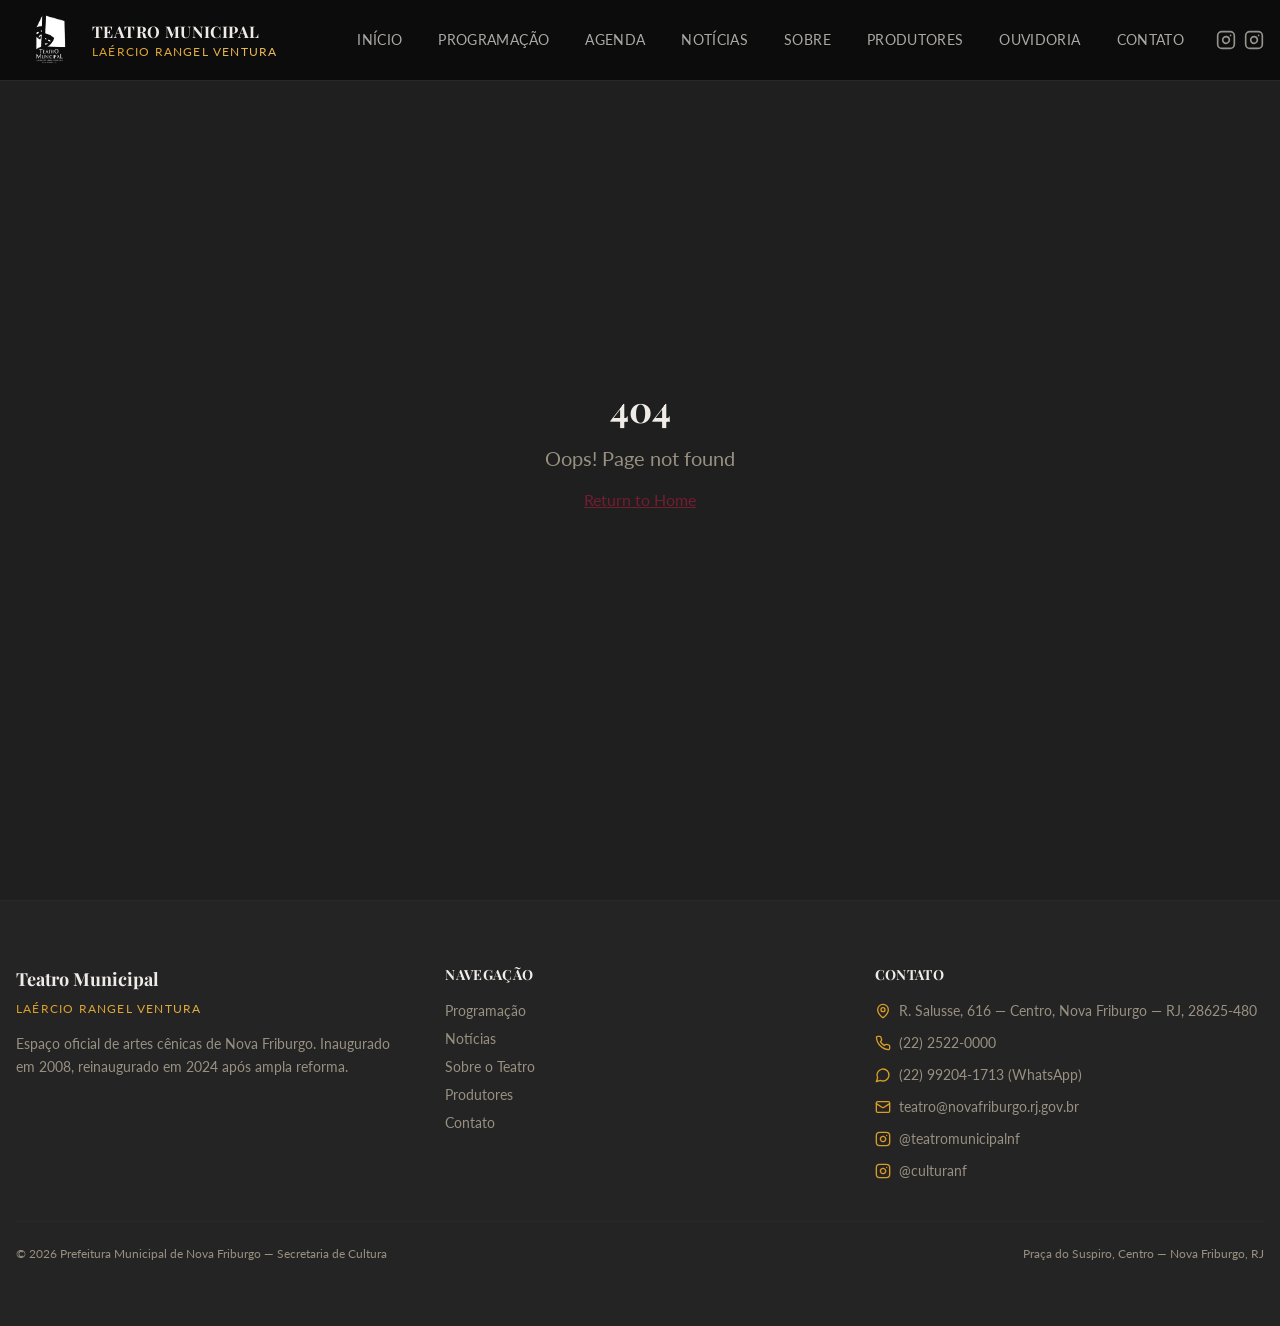
==== index.html @ 8c2848f1 "Publicação do site Teatro Municipal Nova Friburgo" ====
<!DOCTYPE html>
<html lang="pt-BR">
  <head>
    <meta charset="UTF-8" />
    <link rel="icon" type="image/png" href="/favicon.png">
    <meta name="viewport" content="width=device-width, initial-scale=1.0" />
    <title>Teatro Municipal Laércio Rangel Ventura — Nova Friburgo, RJ</title>
    <meta name="description" content="Programação cultural e espetáculos no Teatro Municipal Laércio Rangel Ventura em Nova Friburgo, RJ. Confira a agenda de teatro, música, dança e muito mais.">
    <meta name="keywords" content="Teatro em Nova Friburgo, Programação cultural Nova Friburgo, Espetáculos em Nova Friburgo, Teatro Municipal Laércio Rangel Ventura" />
    
    
    <meta property="og:type" content="website" />
    <link rel="canonical" href="https://teatromunicipalnf.com.br" />
    <meta property="og:title" content="Teatro Municipal Laércio Rangel Ventura — Nova Friburgo, RJ">
  <meta name="twitter:title" content="Teatro Municipal Laércio Rangel Ventura — Nova Friburgo, RJ">
  <meta property="og:description" content="Programação cultural e espetáculos no Teatro Municipal Laércio Rangel Ventura em Nova Friburgo, RJ. Confira a agenda de teatro, música, dança e muito mais.">
  <meta name="twitter:description" content="Programação cultural e espetáculos no Teatro Municipal Laércio Rangel Ventura em Nova Friburgo, RJ. Confira a agenda de teatro, música, dança e muito mais.">
  <meta property="og:image" content="https://pub-bb2e103a32db4e198524a2e9ed8f35b4.r2.dev/99a0b2d2-9b3d-484f-979d-46c9116d9fc3/id-preview-4eed618d--32f3991a-8be5-423e-a715-2cf84d877a4e.lovable.app-1772292328197.png">
  <meta name="twitter:image" content="https://pub-bb2e103a32db4e198524a2e9ed8f35b4.r2.dev/99a0b2d2-9b3d-484f-979d-46c9116d9fc3/id-preview-4eed618d--32f3991a-8be5-423e-a715-2cf84d877a4e.lovable.app-1772292328197.png">
  <meta name="twitter:card" content="summary_large_image">
  <script type="module" crossorigin src="/assets/index-BcDX2Fb7.js"></script>
  <link rel="stylesheet" crossorigin href="/assets/index-Duj_apHr.css">
</head>
  <body>
    <div id="root"></div>
  </body>
</html>
---- assets/index-Duj_apHr.css ----
@import"https://fonts.googleapis.com/css2?family=Playfair+Display:ital,wght@0,400;0,500;0,600;0,700;0,800;1,400;1,500&family=Lato:wght@300;400;700;900&display=swap";*,:before,:after{--tw-border-spacing-x: 0;--tw-border-spacing-y: 0;--tw-translate-x: 0;--tw-translate-y: 0;--tw-rotate: 0;--tw-skew-x: 0;--tw-skew-y: 0;--tw-scale-x: 1;--tw-scale-y: 1;--tw-pan-x: ;--tw-pan-y: ;--tw-pinch-zoom: ;--tw-scroll-snap-strictness: proximity;--tw-gradient-from-position: ;--tw-gradient-via-position: ;--tw-gradient-to-position: ;--tw-ordinal: ;--tw-slashed-zero: ;--tw-numeric-figure: ;--tw-numeric-spacing: ;--tw-numeric-fraction: ;--tw-ring-inset: ;--tw-ring-offset-width: 0px;--tw-ring-offset-color: #fff;--tw-ring-color: rgb(59 130 246 / .5);--tw-ring-offset-shadow: 0 0 #0000;--tw-ring-shadow: 0 0 #0000;--tw-shadow: 0 0 #0000;--tw-shadow-colored: 0 0 #0000;--tw-blur: ;--tw-brightness: ;--tw-contrast: ;--tw-grayscale: ;--tw-hue-rotate: ;--tw-invert: ;--tw-saturate: ;--tw-sepia: ;--tw-drop-shadow: ;--tw-backdrop-blur: ;--tw-backdrop-brightness: ;--tw-backdrop-contrast: ;--tw-backdrop-grayscale: ;--tw-backdrop-hue-rotate: ;--tw-backdrop-invert: ;--tw-backdrop-opacity: ;--tw-backdrop-saturate: ;--tw-backdrop-sepia: ;--tw-contain-size: ;--tw-contain-layout: ;--tw-contain-paint: ;--tw-contain-style: }::backdrop{--tw-border-spacing-x: 0;--tw-border-spacing-y: 0;--tw-translate-x: 0;--tw-translate-y: 0;--tw-rotate: 0;--tw-skew-x: 0;--tw-skew-y: 0;--tw-scale-x: 1;--tw-scale-y: 1;--tw-pan-x: ;--tw-pan-y: ;--tw-pinch-zoom: ;--tw-scroll-snap-strictness: proximity;--tw-gradient-from-position: ;--tw-gradient-via-position: ;--tw-gradient-to-position: ;--tw-ordinal: ;--tw-slashed-zero: ;--tw-numeric-figure: ;--tw-numeric-spacing: ;--tw-numeric-fraction: ;--tw-ring-inset: ;--tw-ring-offset-width: 0px;--tw-ring-offset-color: #fff;--tw-ring-color: rgb(59 130 246 / .5);--tw-ring-offset-shadow: 0 0 #0000;--tw-ring-shadow: 0 0 #0000;--tw-shadow: 0 0 #0000;--tw-shadow-colored: 0 0 #0000;--tw-blur: ;--tw-brightness: ;--tw-contrast: ;--tw-grayscale: ;--tw-hue-rotate: ;--tw-invert: ;--tw-saturate: ;--tw-sepia: ;--tw-drop-shadow: ;--tw-backdrop-blur: ;--tw-backdrop-brightness: ;--tw-backdrop-contrast: ;--tw-backdrop-grayscale: ;--tw-backdrop-hue-rotate: ;--tw-backdrop-invert: ;--tw-backdrop-opacity: ;--tw-backdrop-saturate: ;--tw-backdrop-sepia: ;--tw-contain-size: ;--tw-contain-layout: ;--tw-contain-paint: ;--tw-contain-style: }*,:before,:after{box-sizing:border-box;border-width:0;border-style:solid;border-color:#e5e7eb}:before,:after{--tw-content: ""}html,:host{line-height:1.5;-webkit-text-size-adjust:100%;-moz-tab-size:4;-o-tab-size:4;tab-size:4;font-family:ui-sans-serif,system-ui,sans-serif,"Apple Color Emoji","Segoe UI Emoji",Segoe UI Symbol,"Noto Color Emoji";font-feature-settings:normal;font-variation-settings:normal;-webkit-tap-highlight-color:transparent}body{margin:0;line-height:inherit}hr{height:0;color:inherit;border-top-width:1px}abbr:where([title]){-webkit-text-decoration:underline dotted;text-decoration:underline dotted}h1,h2,h3,h4,h5,h6{font-size:inherit;font-weight:inherit}a{color:inherit;text-decoration:inherit}b,strong{font-weight:bolder}code,kbd,samp,pre{font-family:ui-monospace,SFMono-Regular,Menlo,Monaco,Consolas,Liberation Mono,Courier New,monospace;font-feature-settings:normal;font-variation-settings:normal;font-size:1em}small{font-size:80%}sub,sup{font-size:75%;line-height:0;position:relative;vertical-align:baseline}sub{bottom:-.25em}sup{top:-.5em}table{text-indent:0;border-color:inherit;border-collapse:collapse}button,input,optgroup,select,textarea{font-family:inherit;font-feature-settings:inherit;font-variation-settings:inherit;font-size:100%;font-weight:inherit;line-height:inherit;letter-spacing:inherit;color:inherit;margin:0;padding:0}button,select{text-transform:none}button,input:where([type=button]),input:where([type=reset]),input:where([type=submit]){-webkit-appearance:button;background-color:transparent;background-image:none}:-moz-focusring{outline:auto}:-moz-ui-invalid{box-shadow:none}progress{vertical-align:baseline}::-webkit-inner-spin-button,::-webkit-outer-spin-button{height:auto}[type=search]{-webkit-appearance:textfield;outline-offset:-2px}::-webkit-search-decoration{-webkit-appearance:none}::-webkit-file-upload-button{-webkit-appearance:button;font:inherit}summary{display:list-item}blockquote,dl,dd,h1,h2,h3,h4,h5,h6,hr,figure,p,pre{margin:0}fieldset{margin:0;padding:0}legend{padding:0}ol,ul,menu{list-style:none;margin:0;padding:0}dialog{padding:0}textarea{resize:vertical}input::-moz-placeholder,textarea::-moz-placeholder{opacity:1;color:#9ca3af}input::placeholder,textarea::placeholder{opacity:1;color:#9ca3af}button,[role=button]{cursor:pointer}:disabled{cursor:default}img,svg,video,canvas,audio,iframe,embed,object{display:block;vertical-align:middle}img,video{max-width:100%;height:auto}[hidden]:where(:not([hidden=until-found])){display:none}:root{--background: 0 0% 4%;--foreground: 40 20% 92%;--card: 0 0% 8%;--card-foreground: 40 20% 92%;--popover: 0 0% 8%;--popover-foreground: 40 20% 92%;--primary: 345 60% 28%;--primary-foreground: 40 20% 95%;--secondary: 0 0% 14%;--secondary-foreground: 40 20% 85%;--muted: 0 0% 12%;--muted-foreground: 40 10% 55%;--accent: 40 70% 50%;--accent-foreground: 0 0% 4%;--destructive: 0 84.2% 60.2%;--destructive-foreground: 210 40% 98%;--border: 0 0% 16%;--input: 0 0% 16%;--ring: 40 70% 50%;--radius: .375rem;--wine: 345 60% 28%;--wine-light: 345 50% 40%;--gold: 40 70% 50%;--gold-light: 40 80% 65%;--cream: 40 20% 92%;--sidebar-background: 0 0% 6%;--sidebar-foreground: 40 20% 92%;--sidebar-primary: 345 60% 28%;--sidebar-primary-foreground: 40 20% 95%;--sidebar-accent: 0 0% 12%;--sidebar-accent-foreground: 40 20% 92%;--sidebar-border: 0 0% 16%;--sidebar-ring: 40 70% 50%}*{border-color:hsl(var(--border))}body{background-color:hsl(var(--background));color:hsl(var(--foreground));font-family:Lato,sans-serif}h1,h2,h3,h4,h5,h6{font-family:Playfair Display,serif}.container{width:100%;margin-right:auto;margin-left:auto;padding-right:2rem;padding-left:2rem}@media (min-width: 1400px){.container{max-width:1400px}}.sr-only{position:absolute;width:1px;height:1px;padding:0;margin:-1px;overflow:hidden;clip:rect(0,0,0,0);white-space:nowrap;border-width:0}.pointer-events-none{pointer-events:none}.pointer-events-auto{pointer-events:auto}.visible{visibility:visible}.invisible{visibility:hidden}.fixed{position:fixed}.absolute{position:absolute}.relative{position:relative}.sticky{position:sticky}.inset-0{top:0;right:0;bottom:0;left:0}.inset-x-0{left:0;right:0}.inset-y-0{top:0;bottom:0}.-bottom-12{bottom:-3rem}.-left-12{left:-3rem}.-right-12{right:-3rem}.-top-12{top:-3rem}.bottom-0{bottom:0}.left-0{left:0}.left-1{left:.25rem}.left-1\/2{left:50%}.left-2{left:.5rem}.left-3{left:.75rem}.left-\[50\%\]{left:50%}.right-0{right:0}.right-1{right:.25rem}.right-2{right:.5rem}.right-3{right:.75rem}.right-4{right:1rem}.top-0{top:0}.top-1\.5{top:.375rem}.top-1\/2{top:50%}.top-16{top:4rem}.top-2{top:.5rem}.top-3{top:.75rem}.top-3\.5{top:.875rem}.top-4{top:1rem}.top-\[1px\]{top:1px}.top-\[50\%\]{top:50%}.top-\[60\%\]{top:60%}.top-full{top:100%}.z-10{z-index:10}.z-20{z-index:20}.z-50{z-index:50}.z-\[100\]{z-index:100}.z-\[1\]{z-index:1}.-mx-1{margin-left:-.25rem;margin-right:-.25rem}.mx-2{margin-left:.5rem;margin-right:.5rem}.mx-3\.5{margin-left:.875rem;margin-right:.875rem}.mx-auto{margin-left:auto;margin-right:auto}.my-0\.5{margin-top:.125rem;margin-bottom:.125rem}.my-1{margin-top:.25rem;margin-bottom:.25rem}.-ml-4{margin-left:-1rem}.-mt-4{margin-top:-1rem}.mb-1{margin-bottom:.25rem}.mb-1\.5{margin-bottom:.375rem}.mb-10{margin-bottom:2.5rem}.mb-2{margin-bottom:.5rem}.mb-3{margin-bottom:.75rem}.mb-4{margin-bottom:1rem}.mb-6{margin-bottom:1.5rem}.mb-8{margin-bottom:2rem}.ml-1{margin-left:.25rem}.ml-3{margin-left:.75rem}.ml-auto{margin-left:auto}.mr-1{margin-right:.25rem}.mr-2{margin-right:.5rem}.mt-0\.5{margin-top:.125rem}.mt-1\.5{margin-top:.375rem}.mt-10{margin-top:2.5rem}.mt-2{margin-top:.5rem}.mt-24{margin-top:6rem}.mt-3{margin-top:.75rem}.mt-4{margin-top:1rem}.mt-6{margin-top:1.5rem}.mt-8{margin-top:2rem}.mt-auto{margin-top:auto}.line-clamp-2{overflow:hidden;display:-webkit-box;-webkit-box-orient:vertical;-webkit-line-clamp:2}.block{display:block}.inline-block{display:inline-block}.flex{display:flex}.inline-flex{display:inline-flex}.table{display:table}.grid{display:grid}.hidden{display:none}.aspect-\[21\/9\]{aspect-ratio:21/9}.aspect-\[4\/3\]{aspect-ratio:4/3}.aspect-square{aspect-ratio:1 / 1}.aspect-video{aspect-ratio:16 / 9}.size-4{width:1rem;height:1rem}.h-1\.5{height:.375rem}.h-10{height:2.5rem}.h-11{height:2.75rem}.h-12{height:3rem}.h-16{height:4rem}.h-2{height:.5rem}.h-2\.5{height:.625rem}.h-3{height:.75rem}.h-3\.5{height:.875rem}.h-4{height:1rem}.h-40{height:10rem}.h-48{height:12rem}.h-5{height:1.25rem}.h-6{height:1.5rem}.h-7{height:1.75rem}.h-8{height:2rem}.h-9{height:2.25rem}.h-\[1px\]{height:1px}.h-\[85vh\]{height:85vh}.h-\[var\(--radix-navigation-menu-viewport-height\)\]{height:var(--radix-navigation-menu-viewport-height)}.h-\[var\(--radix-select-trigger-height\)\]{height:var(--radix-select-trigger-height)}.h-auto{height:auto}.h-full{height:100%}.h-px{height:1px}.h-svh{height:100svh}.max-h-96{max-height:24rem}.max-h-\[300px\]{max-height:300px}.max-h-screen{max-height:100vh}.min-h-0{min-height:0px}.min-h-\[600px\]{min-height:600px}.min-h-\[80px\]{min-height:80px}.min-h-screen{min-height:100vh}.min-h-svh{min-height:100svh}.w-0{width:0px}.w-1{width:.25rem}.w-10{width:2.5rem}.w-11{width:2.75rem}.w-2{width:.5rem}.w-2\.5{width:.625rem}.w-3{width:.75rem}.w-3\.5{width:.875rem}.w-3\/4{width:75%}.w-4{width:1rem}.w-5{width:1.25rem}.w-64{width:16rem}.w-7{width:1.75rem}.w-72{width:18rem}.w-8{width:2rem}.w-9{width:2.25rem}.w-\[--sidebar-width\]{width:var(--sidebar-width)}.w-\[100px\]{width:100px}.w-\[1px\]{width:1px}.w-auto{width:auto}.w-full{width:100%}.w-max{width:-moz-max-content;width:max-content}.w-px{width:1px}.min-w-0{min-width:0px}.min-w-5{min-width:1.25rem}.min-w-\[12rem\]{min-width:12rem}.min-w-\[8rem\]{min-width:8rem}.min-w-\[var\(--radix-select-trigger-width\)\]{min-width:var(--radix-select-trigger-width)}.max-w-2xl{max-width:42rem}.max-w-3xl{max-width:48rem}.max-w-4xl{max-width:56rem}.max-w-5xl{max-width:64rem}.max-w-\[--skeleton-width\]{max-width:var(--skeleton-width)}.max-w-lg{max-width:32rem}.max-w-max{max-width:-moz-max-content;max-width:max-content}.max-w-md{max-width:28rem}.max-w-none{max-width:none}.max-w-xl{max-width:36rem}.flex-1{flex:1 1 0%}.shrink-0{flex-shrink:0}.grow{flex-grow:1}.grow-0{flex-grow:0}.basis-full{flex-basis:100%}.caption-bottom{caption-side:bottom}.border-collapse{border-collapse:collapse}.-translate-x-1\/2{--tw-translate-x: -50%;transform:translate(var(--tw-translate-x),var(--tw-translate-y)) rotate(var(--tw-rotate)) skew(var(--tw-skew-x)) skewY(var(--tw-skew-y)) scaleX(var(--tw-scale-x)) scaleY(var(--tw-scale-y))}.-translate-x-px{--tw-translate-x: -1px;transform:translate(var(--tw-translate-x),var(--tw-translate-y)) rotate(var(--tw-rotate)) skew(var(--tw-skew-x)) skewY(var(--tw-skew-y)) scaleX(var(--tw-scale-x)) scaleY(var(--tw-scale-y))}.-translate-y-1\/2{--tw-translate-y: -50%;transform:translate(var(--tw-translate-x),var(--tw-translate-y)) rotate(var(--tw-rotate)) skew(var(--tw-skew-x)) skewY(var(--tw-skew-y)) scaleX(var(--tw-scale-x)) scaleY(var(--tw-scale-y))}.translate-x-\[-50\%\]{--tw-translate-x: -50%;transform:translate(var(--tw-translate-x),var(--tw-translate-y)) rotate(var(--tw-rotate)) skew(var(--tw-skew-x)) skewY(var(--tw-skew-y)) scaleX(var(--tw-scale-x)) scaleY(var(--tw-scale-y))}.translate-x-px{--tw-translate-x: 1px;transform:translate(var(--tw-translate-x),var(--tw-translate-y)) rotate(var(--tw-rotate)) skew(var(--tw-skew-x)) skewY(var(--tw-skew-y)) scaleX(var(--tw-scale-x)) scaleY(var(--tw-scale-y))}.translate-y-\[-50\%\]{--tw-translate-y: -50%;transform:translate(var(--tw-translate-x),var(--tw-translate-y)) rotate(var(--tw-rotate)) skew(var(--tw-skew-x)) skewY(var(--tw-skew-y)) scaleX(var(--tw-scale-x)) scaleY(var(--tw-scale-y))}.rotate-45{--tw-rotate: 45deg;transform:translate(var(--tw-translate-x),var(--tw-translate-y)) rotate(var(--tw-rotate)) skew(var(--tw-skew-x)) skewY(var(--tw-skew-y)) scaleX(var(--tw-scale-x)) scaleY(var(--tw-scale-y))}.rotate-90{--tw-rotate: 90deg;transform:translate(var(--tw-translate-x),var(--tw-translate-y)) rotate(var(--tw-rotate)) skew(var(--tw-skew-x)) skewY(var(--tw-skew-y)) scaleX(var(--tw-scale-x)) scaleY(var(--tw-scale-y))}.transform{transform:translate(var(--tw-translate-x),var(--tw-translate-y)) rotate(var(--tw-rotate)) skew(var(--tw-skew-x)) skewY(var(--tw-skew-y)) scaleX(var(--tw-scale-x)) scaleY(var(--tw-scale-y))}@keyframes pulse{50%{opacity:.5}}.animate-pulse{animation:pulse 2s cubic-bezier(.4,0,.6,1) infinite}@keyframes spin{to{transform:rotate(360deg)}}.animate-spin{animation:spin 1s linear infinite}.cursor-default{cursor:default}.cursor-pointer{cursor:pointer}.touch-none{touch-action:none}.select-none{-webkit-user-select:none;-moz-user-select:none;user-select:none}.resize-none{resize:none}.list-inside{list-style-position:inside}.list-decimal{list-style-type:decimal}.list-none{list-style-type:none}.grid-cols-1{grid-template-columns:repeat(1,minmax(0,1fr))}.grid-cols-2{grid-template-columns:repeat(2,minmax(0,1fr))}.grid-cols-4{grid-template-columns:repeat(4,minmax(0,1fr))}.flex-row{flex-direction:row}.flex-col{flex-direction:column}.flex-col-reverse{flex-direction:column-reverse}.flex-wrap{flex-wrap:wrap}.items-start{align-items:flex-start}.items-end{align-items:flex-end}.items-center{align-items:center}.items-stretch{align-items:stretch}.justify-center{justify-content:center}.justify-between{justify-content:space-between}.gap-1{gap:.25rem}.gap-1\.5{gap:.375rem}.gap-10{gap:2.5rem}.gap-2{gap:.5rem}.gap-3{gap:.75rem}.gap-4{gap:1rem}.gap-6{gap:1.5rem}.space-x-1>:not([hidden])~:not([hidden]){--tw-space-x-reverse: 0;margin-right:calc(.25rem * var(--tw-space-x-reverse));margin-left:calc(.25rem * calc(1 - var(--tw-space-x-reverse)))}.space-x-4>:not([hidden])~:not([hidden]){--tw-space-x-reverse: 0;margin-right:calc(1rem * var(--tw-space-x-reverse));margin-left:calc(1rem * calc(1 - var(--tw-space-x-reverse)))}.space-y-1>:not([hidden])~:not([hidden]){--tw-space-y-reverse: 0;margin-top:calc(.25rem * calc(1 - var(--tw-space-y-reverse)));margin-bottom:calc(.25rem * var(--tw-space-y-reverse))}.space-y-1\.5>:not([hidden])~:not([hidden]){--tw-space-y-reverse: 0;margin-top:calc(.375rem * calc(1 - var(--tw-space-y-reverse)));margin-bottom:calc(.375rem * var(--tw-space-y-reverse))}.space-y-10>:not([hidden])~:not([hidden]){--tw-space-y-reverse: 0;margin-top:calc(2.5rem * calc(1 - var(--tw-space-y-reverse)));margin-bottom:calc(2.5rem * var(--tw-space-y-reverse))}.space-y-2>:not([hidden])~:not([hidden]){--tw-space-y-reverse: 0;margin-top:calc(.5rem * calc(1 - var(--tw-space-y-reverse)));margin-bottom:calc(.5rem * var(--tw-space-y-reverse))}.space-y-3>:not([hidden])~:not([hidden]){--tw-space-y-reverse: 0;margin-top:calc(.75rem * calc(1 - var(--tw-space-y-reverse)));margin-bottom:calc(.75rem * var(--tw-space-y-reverse))}.space-y-4>:not([hidden])~:not([hidden]){--tw-space-y-reverse: 0;margin-top:calc(1rem * calc(1 - var(--tw-space-y-reverse)));margin-bottom:calc(1rem * var(--tw-space-y-reverse))}.space-y-5>:not([hidden])~:not([hidden]){--tw-space-y-reverse: 0;margin-top:calc(1.25rem * calc(1 - var(--tw-space-y-reverse)));margin-bottom:calc(1.25rem * var(--tw-space-y-reverse))}.space-y-6>:not([hidden])~:not([hidden]){--tw-space-y-reverse: 0;margin-top:calc(1.5rem * calc(1 - var(--tw-space-y-reverse)));margin-bottom:calc(1.5rem * var(--tw-space-y-reverse))}.overflow-auto{overflow:auto}.overflow-hidden{overflow:hidden}.overflow-x-auto{overflow-x:auto}.overflow-y-auto{overflow-y:auto}.overflow-x-hidden{overflow-x:hidden}.whitespace-nowrap{white-space:nowrap}.whitespace-pre-line{white-space:pre-line}.break-words{overflow-wrap:break-word}.rounded-\[2px\]{border-radius:2px}.rounded-\[inherit\]{border-radius:inherit}.rounded-full{border-radius:9999px}.rounded-lg{border-radius:var(--radius)}.rounded-md{border-radius:calc(var(--radius) - 2px)}.rounded-sm{border-radius:calc(var(--radius) - 4px)}.rounded-t-\[10px\]{border-top-left-radius:10px;border-top-right-radius:10px}.rounded-tl-sm{border-top-left-radius:calc(var(--radius) - 4px)}.border{border-width:1px}.border-0{border-width:0px}.border-2{border-width:2px}.border-\[1\.5px\]{border-width:1.5px}.border-y{border-top-width:1px;border-bottom-width:1px}.border-b{border-bottom-width:1px}.border-l{border-left-width:1px}.border-r{border-right-width:1px}.border-t{border-top-width:1px}.border-dashed{border-style:dashed}.border-\[--color-border\]{border-color:var(--color-border)}.border-accent\/30{border-color:hsl(var(--accent) / .3)}.border-border{border-color:hsl(var(--border))}.border-border\/50{border-color:hsl(var(--border) / .5)}.border-destructive{border-color:hsl(var(--destructive))}.border-destructive\/50{border-color:hsl(var(--destructive) / .5)}.border-input{border-color:hsl(var(--input))}.border-primary{border-color:hsl(var(--primary))}.border-primary-foreground\/20{border-color:hsl(var(--primary-foreground) / .2)}.border-primary-foreground\/30{border-color:hsl(var(--primary-foreground) / .3)}.border-primary\/30{border-color:hsl(var(--primary) / .3)}.border-sidebar-border{border-color:hsl(var(--sidebar-border))}.border-transparent{border-color:transparent}.border-l-transparent{border-left-color:transparent}.border-t-transparent{border-top-color:transparent}.bg-\[--color-bg\]{background-color:var(--color-bg)}.bg-accent{background-color:hsl(var(--accent))}.bg-background{background-color:hsl(var(--background))}.bg-background\/10{background-color:hsl(var(--background) / .1)}.bg-background\/20{background-color:hsl(var(--background) / .2)}.bg-background\/90{background-color:hsl(var(--background) / .9)}.bg-black\/80{background-color:#000c}.bg-border{background-color:hsl(var(--border))}.bg-card{background-color:hsl(var(--card))}.bg-destructive{background-color:hsl(var(--destructive))}.bg-foreground{background-color:hsl(var(--foreground))}.bg-muted{background-color:hsl(var(--muted))}.bg-muted\/50{background-color:hsl(var(--muted) / .5)}.bg-popover{background-color:hsl(var(--popover))}.bg-primary{background-color:hsl(var(--primary))}.bg-secondary{background-color:hsl(var(--secondary))}.bg-sidebar{background-color:hsl(var(--sidebar-background))}.bg-sidebar-border{background-color:hsl(var(--sidebar-border))}.bg-transparent{background-color:transparent}.bg-gradient-to-t{background-image:linear-gradient(to top,var(--tw-gradient-stops))}.from-background{--tw-gradient-from: hsl(var(--background)) var(--tw-gradient-from-position);--tw-gradient-to: hsl(var(--background) / 0) var(--tw-gradient-to-position);--tw-gradient-stops: var(--tw-gradient-from), var(--tw-gradient-to)}.via-background\/60{--tw-gradient-to: hsl(var(--background) / 0) var(--tw-gradient-to-position);--tw-gradient-stops: var(--tw-gradient-from), hsl(var(--background) / .6) var(--tw-gradient-via-position), var(--tw-gradient-to)}.to-transparent{--tw-gradient-to: transparent var(--tw-gradient-to-position)}.bg-cover{background-size:cover}.bg-center{background-position:center}.fill-current{fill:currentColor}.object-cover{-o-object-fit:cover;object-fit:cover}.p-0{padding:0}.p-1{padding:.25rem}.p-2{padding:.5rem}.p-3{padding:.75rem}.p-4{padding:1rem}.p-5{padding:1.25rem}.p-6{padding:1.5rem}.p-8{padding:2rem}.p-\[1px\]{padding:1px}.px-1{padding-left:.25rem;padding-right:.25rem}.px-2{padding-left:.5rem;padding-right:.5rem}.px-2\.5{padding-left:.625rem;padding-right:.625rem}.px-3{padding-left:.75rem;padding-right:.75rem}.px-4{padding-left:1rem;padding-right:1rem}.px-5{padding-left:1.25rem;padding-right:1.25rem}.px-6{padding-left:1.5rem;padding-right:1.5rem}.px-8{padding-left:2rem;padding-right:2rem}.py-0\.5{padding-top:.125rem;padding-bottom:.125rem}.py-1{padding-top:.25rem;padding-bottom:.25rem}.py-1\.5{padding-top:.375rem;padding-bottom:.375rem}.py-12{padding-top:3rem;padding-bottom:3rem}.py-16{padding-top:4rem;padding-bottom:4rem}.py-2{padding-top:.5rem;padding-bottom:.5rem}.py-2\.5{padding-top:.625rem;padding-bottom:.625rem}.py-3{padding-top:.75rem;padding-bottom:.75rem}.py-4{padding-top:1rem;padding-bottom:1rem}.py-6{padding-top:1.5rem;padding-bottom:1.5rem}.pb-16{padding-bottom:4rem}.pb-3{padding-bottom:.75rem}.pb-4{padding-bottom:1rem}.pl-2\.5{padding-left:.625rem}.pl-4{padding-left:1rem}.pl-8{padding-left:2rem}.pr-2{padding-right:.5rem}.pr-2\.5{padding-right:.625rem}.pr-8{padding-right:2rem}.pt-0{padding-top:0}.pt-1{padding-top:.25rem}.pt-20{padding-top:5rem}.pt-3{padding-top:.75rem}.pt-4{padding-top:1rem}.pt-6{padding-top:1.5rem}.text-left{text-align:left}.text-center{text-align:center}.align-middle{vertical-align:middle}.font-body{font-family:Lato,sans-serif}.font-display{font-family:Playfair Display,serif}.font-mono{font-family:ui-monospace,SFMono-Regular,Menlo,Monaco,Consolas,Liberation Mono,Courier New,monospace}.text-2xl{font-size:1.5rem;line-height:2rem}.text-3xl{font-size:1.875rem;line-height:2.25rem}.text-4xl{font-size:2.25rem;line-height:2.5rem}.text-\[0\.8rem\]{font-size:.8rem}.text-\[10px\]{font-size:10px}.text-\[11px\]{font-size:11px}.text-base{font-size:1rem;line-height:1.5rem}.text-lg{font-size:1.125rem;line-height:1.75rem}.text-sm{font-size:.875rem;line-height:1.25rem}.text-xl{font-size:1.25rem;line-height:1.75rem}.text-xs{font-size:.75rem;line-height:1rem}.font-bold{font-weight:700}.font-medium{font-weight:500}.font-normal{font-weight:400}.font-semibold{font-weight:600}.uppercase{text-transform:uppercase}.capitalize{text-transform:capitalize}.tabular-nums{--tw-numeric-spacing: tabular-nums;font-variant-numeric:var(--tw-ordinal) var(--tw-slashed-zero) var(--tw-numeric-figure) var(--tw-numeric-spacing) var(--tw-numeric-fraction)}.leading-none{line-height:1}.leading-relaxed{line-height:1.625}.leading-tight{line-height:1.25}.tracking-tight{letter-spacing:-.025em}.tracking-wide{letter-spacing:.025em}.tracking-wider{letter-spacing:.05em}.tracking-widest{letter-spacing:.1em}.text-accent{color:hsl(var(--accent))}.text-accent-foreground{color:hsl(var(--accent-foreground))}.text-card-foreground{color:hsl(var(--card-foreground))}.text-current{color:currentColor}.text-destructive{color:hsl(var(--destructive))}.text-destructive-foreground{color:hsl(var(--destructive-foreground))}.text-foreground{color:hsl(var(--foreground))}.text-foreground\/50{color:hsl(var(--foreground) / .5)}.text-foreground\/60{color:hsl(var(--foreground) / .6)}.text-foreground\/70{color:hsl(var(--foreground) / .7)}.text-foreground\/80{color:hsl(var(--foreground) / .8)}.text-muted-foreground{color:hsl(var(--muted-foreground))}.text-popover-foreground{color:hsl(var(--popover-foreground))}.text-primary{color:hsl(var(--primary))}.text-primary-foreground{color:hsl(var(--primary-foreground))}.text-primary-foreground\/70{color:hsl(var(--primary-foreground) / .7)}.text-secondary-foreground{color:hsl(var(--secondary-foreground))}.text-sidebar-foreground{color:hsl(var(--sidebar-foreground))}.text-sidebar-foreground\/70{color:hsl(var(--sidebar-foreground) / .7)}.underline{text-decoration-line:underline}.underline-offset-4{text-underline-offset:4px}.opacity-0{opacity:0}.opacity-50{opacity:.5}.opacity-60{opacity:.6}.opacity-70{opacity:.7}.opacity-90{opacity:.9}.shadow-\[0_0_0_1px_hsl\(var\(--sidebar-border\)\)\]{--tw-shadow: 0 0 0 1px hsl(var(--sidebar-border));--tw-shadow-colored: 0 0 0 1px var(--tw-shadow-color);box-shadow:var(--tw-ring-offset-shadow, 0 0 #0000),var(--tw-ring-shadow, 0 0 #0000),var(--tw-shadow)}.shadow-lg{--tw-shadow: 0 10px 15px -3px rgb(0 0 0 / .1), 0 4px 6px -4px rgb(0 0 0 / .1);--tw-shadow-colored: 0 10px 15px -3px var(--tw-shadow-color), 0 4px 6px -4px var(--tw-shadow-color);box-shadow:var(--tw-ring-offset-shadow, 0 0 #0000),var(--tw-ring-shadow, 0 0 #0000),var(--tw-shadow)}.shadow-md{--tw-shadow: 0 4px 6px -1px rgb(0 0 0 / .1), 0 2px 4px -2px rgb(0 0 0 / .1);--tw-shadow-colored: 0 4px 6px -1px var(--tw-shadow-color), 0 2px 4px -2px var(--tw-shadow-color);box-shadow:var(--tw-ring-offset-shadow, 0 0 #0000),var(--tw-ring-shadow, 0 0 #0000),var(--tw-shadow)}.shadow-none{--tw-shadow: 0 0 #0000;--tw-shadow-colored: 0 0 #0000;box-shadow:var(--tw-ring-offset-shadow, 0 0 #0000),var(--tw-ring-shadow, 0 0 #0000),var(--tw-shadow)}.shadow-sm{--tw-shadow: 0 1px 2px 0 rgb(0 0 0 / .05);--tw-shadow-colored: 0 1px 2px 0 var(--tw-shadow-color);box-shadow:var(--tw-ring-offset-shadow, 0 0 #0000),var(--tw-ring-shadow, 0 0 #0000),var(--tw-shadow)}.shadow-xl{--tw-shadow: 0 20px 25px -5px rgb(0 0 0 / .1), 0 8px 10px -6px rgb(0 0 0 / .1);--tw-shadow-colored: 0 20px 25px -5px var(--tw-shadow-color), 0 8px 10px -6px var(--tw-shadow-color);box-shadow:var(--tw-ring-offset-shadow, 0 0 #0000),var(--tw-ring-shadow, 0 0 #0000),var(--tw-shadow)}.outline-none{outline:2px solid transparent;outline-offset:2px}.outline{outline-style:solid}.ring-0{--tw-ring-offset-shadow: var(--tw-ring-inset) 0 0 0 var(--tw-ring-offset-width) var(--tw-ring-offset-color);--tw-ring-shadow: var(--tw-ring-inset) 0 0 0 calc(0px + var(--tw-ring-offset-width)) var(--tw-ring-color);box-shadow:var(--tw-ring-offset-shadow),var(--tw-ring-shadow),var(--tw-shadow, 0 0 #0000)}.ring-2{--tw-ring-offset-shadow: var(--tw-ring-inset) 0 0 0 var(--tw-ring-offset-width) var(--tw-ring-offset-color);--tw-ring-shadow: var(--tw-ring-inset) 0 0 0 calc(2px + var(--tw-ring-offset-width)) var(--tw-ring-color);box-shadow:var(--tw-ring-offset-shadow),var(--tw-ring-shadow),var(--tw-shadow, 0 0 #0000)}.ring-ring{--tw-ring-color: hsl(var(--ring))}.ring-sidebar-ring{--tw-ring-color: hsl(var(--sidebar-ring))}.ring-offset-background{--tw-ring-offset-color: hsl(var(--background))}.filter{filter:var(--tw-blur) var(--tw-brightness) var(--tw-contrast) var(--tw-grayscale) var(--tw-hue-rotate) var(--tw-invert) var(--tw-saturate) var(--tw-sepia) var(--tw-drop-shadow)}.backdrop-blur-md{--tw-backdrop-blur: blur(12px);-webkit-backdrop-filter:var(--tw-backdrop-blur) var(--tw-backdrop-brightness) var(--tw-backdrop-contrast) var(--tw-backdrop-grayscale) var(--tw-backdrop-hue-rotate) var(--tw-backdrop-invert) var(--tw-backdrop-opacity) var(--tw-backdrop-saturate) var(--tw-backdrop-sepia);backdrop-filter:var(--tw-backdrop-blur) var(--tw-backdrop-brightness) var(--tw-backdrop-contrast) var(--tw-backdrop-grayscale) var(--tw-backdrop-hue-rotate) var(--tw-backdrop-invert) var(--tw-backdrop-opacity) var(--tw-backdrop-saturate) var(--tw-backdrop-sepia)}.transition{transition-property:color,background-color,border-color,text-decoration-color,fill,stroke,opacity,box-shadow,transform,filter,-webkit-backdrop-filter;transition-property:color,background-color,border-color,text-decoration-color,fill,stroke,opacity,box-shadow,transform,filter,backdrop-filter;transition-property:color,background-color,border-color,text-decoration-color,fill,stroke,opacity,box-shadow,transform,filter,backdrop-filter,-webkit-backdrop-filter;transition-timing-function:cubic-bezier(.4,0,.2,1);transition-duration:.15s}.transition-\[left\,right\,width\]{transition-property:left,right,width;transition-timing-function:cubic-bezier(.4,0,.2,1);transition-duration:.15s}.transition-\[margin\,opa\]{transition-property:margin,opa;transition-timing-function:cubic-bezier(.4,0,.2,1);transition-duration:.15s}.transition-\[width\,height\,padding\]{transition-property:width,height,padding;transition-timing-function:cubic-bezier(.4,0,.2,1);transition-duration:.15s}.transition-\[width\]{transition-property:width;transition-timing-function:cubic-bezier(.4,0,.2,1);transition-duration:.15s}.transition-all{transition-property:all;transition-timing-function:cubic-bezier(.4,0,.2,1);transition-duration:.15s}.transition-colors{transition-property:color,background-color,border-color,text-decoration-color,fill,stroke;transition-timing-function:cubic-bezier(.4,0,.2,1);transition-duration:.15s}.transition-opacity{transition-property:opacity;transition-timing-function:cubic-bezier(.4,0,.2,1);transition-duration:.15s}.transition-transform{transition-property:transform;transition-timing-function:cubic-bezier(.4,0,.2,1);transition-duration:.15s}.duration-1000{transition-duration:1s}.duration-200{transition-duration:.2s}.duration-500{transition-duration:.5s}.ease-in-out{transition-timing-function:cubic-bezier(.4,0,.2,1)}.ease-linear{transition-timing-function:linear}@keyframes enter{0%{opacity:var(--tw-enter-opacity, 1);transform:translate3d(var(--tw-enter-translate-x, 0),var(--tw-enter-translate-y, 0),0) scale3d(var(--tw-enter-scale, 1),var(--tw-enter-scale, 1),var(--tw-enter-scale, 1)) rotate(var(--tw-enter-rotate, 0))}}@keyframes exit{to{opacity:var(--tw-exit-opacity, 1);transform:translate3d(var(--tw-exit-translate-x, 0),var(--tw-exit-translate-y, 0),0) scale3d(var(--tw-exit-scale, 1),var(--tw-exit-scale, 1),var(--tw-exit-scale, 1)) rotate(var(--tw-exit-rotate, 0))}}.animate-in{animation-name:enter;animation-duration:.15s;--tw-enter-opacity: initial;--tw-enter-scale: initial;--tw-enter-rotate: initial;--tw-enter-translate-x: initial;--tw-enter-translate-y: initial}.fade-in-0{--tw-enter-opacity: 0}.fade-in-80{--tw-enter-opacity: .8}.zoom-in-95{--tw-enter-scale: .95}.duration-1000{animation-duration:1s}.duration-200{animation-duration:.2s}.duration-500{animation-duration:.5s}.ease-in-out{animation-timing-function:cubic-bezier(.4,0,.2,1)}.ease-linear{animation-timing-function:linear}.text-gradient-gold{background:linear-gradient(135deg,#d99d26,#edbe5e);-webkit-background-clip:text;-webkit-text-fill-color:transparent;background-clip:text}.bg-gradient-wine{background:linear-gradient(135deg,#721d32,#451722)}.gold-glow{box-shadow:0 0 30px -5px #d99d264d}.file\:border-0::file-selector-button{border-width:0px}.file\:bg-transparent::file-selector-button{background-color:transparent}.file\:text-sm::file-selector-button{font-size:.875rem;line-height:1.25rem}.file\:font-medium::file-selector-button{font-weight:500}.file\:text-foreground::file-selector-button{color:hsl(var(--foreground))}.placeholder\:text-muted-foreground::-moz-placeholder{color:hsl(var(--muted-foreground))}.placeholder\:text-muted-foreground::placeholder{color:hsl(var(--muted-foreground))}.placeholder\:text-primary-foreground\/40::-moz-placeholder{color:hsl(var(--primary-foreground) / .4)}.placeholder\:text-primary-foreground\/40::placeholder{color:hsl(var(--primary-foreground) / .4)}.after\:absolute:after{content:var(--tw-content);position:absolute}.after\:-inset-2:after{content:var(--tw-content);top:-.5rem;right:-.5rem;bottom:-.5rem;left:-.5rem}.after\:inset-y-0:after{content:var(--tw-content);top:0;bottom:0}.after\:left-1\/2:after{content:var(--tw-content);left:50%}.after\:w-1:after{content:var(--tw-content);width:.25rem}.after\:w-\[2px\]:after{content:var(--tw-content);width:2px}.after\:-translate-x-1\/2:after{content:var(--tw-content);--tw-translate-x: -50%;transform:translate(var(--tw-translate-x),var(--tw-translate-y)) rotate(var(--tw-rotate)) skew(var(--tw-skew-x)) skewY(var(--tw-skew-y)) scaleX(var(--tw-scale-x)) scaleY(var(--tw-scale-y))}.first\:rounded-l-md:first-child{border-top-left-radius:calc(var(--radius) - 2px);border-bottom-left-radius:calc(var(--radius) - 2px)}.first\:border-l:first-child{border-left-width:1px}.last\:rounded-r-md:last-child{border-top-right-radius:calc(var(--radius) - 2px);border-bottom-right-radius:calc(var(--radius) - 2px)}.focus-within\:relative:focus-within{position:relative}.focus-within\:z-20:focus-within{z-index:20}.hover\:border-accent\/30:hover{border-color:hsl(var(--accent) / .3)}.hover\:border-accent\/50:hover{border-color:hsl(var(--accent) / .5)}.hover\:border-primary\/50:hover{border-color:hsl(var(--primary) / .5)}.hover\:bg-accent:hover{background-color:hsl(var(--accent))}.hover\:bg-background\/30:hover{background-color:hsl(var(--background) / .3)}.hover\:bg-destructive\/80:hover{background-color:hsl(var(--destructive) / .8)}.hover\:bg-destructive\/90:hover{background-color:hsl(var(--destructive) / .9)}.hover\:bg-muted:hover{background-color:hsl(var(--muted))}.hover\:bg-muted\/50:hover{background-color:hsl(var(--muted) / .5)}.hover\:bg-muted\/80:hover{background-color:hsl(var(--muted) / .8)}.hover\:bg-primary:hover{background-color:hsl(var(--primary))}.hover\:bg-primary\/80:hover{background-color:hsl(var(--primary) / .8)}.hover\:bg-primary\/90:hover{background-color:hsl(var(--primary) / .9)}.hover\:bg-secondary:hover{background-color:hsl(var(--secondary))}.hover\:bg-secondary\/80:hover{background-color:hsl(var(--secondary) / .8)}.hover\:bg-sidebar-accent:hover{background-color:hsl(var(--sidebar-accent))}.hover\:text-accent:hover{color:hsl(var(--accent))}.hover\:text-accent-foreground:hover{color:hsl(var(--accent-foreground))}.hover\:text-foreground:hover{color:hsl(var(--foreground))}.hover\:text-muted-foreground:hover{color:hsl(var(--muted-foreground))}.hover\:text-primary-foreground:hover{color:hsl(var(--primary-foreground))}.hover\:text-primary\/90:hover{color:hsl(var(--primary) / .9)}.hover\:text-sidebar-accent-foreground:hover{color:hsl(var(--sidebar-accent-foreground))}.hover\:underline:hover{text-decoration-line:underline}.hover\:no-underline:hover{text-decoration-line:none}.hover\:opacity-100:hover{opacity:1}.hover\:opacity-90:hover{opacity:.9}.hover\:shadow-\[0_0_0_1px_hsl\(var\(--sidebar-accent\)\)\]:hover{--tw-shadow: 0 0 0 1px hsl(var(--sidebar-accent));--tw-shadow-colored: 0 0 0 1px var(--tw-shadow-color);box-shadow:var(--tw-ring-offset-shadow, 0 0 #0000),var(--tw-ring-shadow, 0 0 #0000),var(--tw-shadow)}.hover\:after\:bg-sidebar-border:hover:after{content:var(--tw-content);background-color:hsl(var(--sidebar-border))}.focus\:border-accent:focus{border-color:hsl(var(--accent))}.focus\:bg-accent:focus{background-color:hsl(var(--accent))}.focus\:bg-primary:focus{background-color:hsl(var(--primary))}.focus\:text-accent-foreground:focus{color:hsl(var(--accent-foreground))}.focus\:text-primary-foreground:focus{color:hsl(var(--primary-foreground))}.focus\:opacity-100:focus{opacity:1}.focus\:outline-none:focus{outline:2px solid transparent;outline-offset:2px}.focus\:ring-2:focus{--tw-ring-offset-shadow: var(--tw-ring-inset) 0 0 0 var(--tw-ring-offset-width) var(--tw-ring-offset-color);--tw-ring-shadow: var(--tw-ring-inset) 0 0 0 calc(2px + var(--tw-ring-offset-width)) var(--tw-ring-color);box-shadow:var(--tw-ring-offset-shadow),var(--tw-ring-shadow),var(--tw-shadow, 0 0 #0000)}.focus\:ring-ring:focus{--tw-ring-color: hsl(var(--ring))}.focus\:ring-offset-2:focus{--tw-ring-offset-width: 2px}.focus-visible\:outline-none:focus-visible{outline:2px solid transparent;outline-offset:2px}.focus-visible\:ring-1:focus-visible{--tw-ring-offset-shadow: var(--tw-ring-inset) 0 0 0 var(--tw-ring-offset-width) var(--tw-ring-offset-color);--tw-ring-shadow: var(--tw-ring-inset) 0 0 0 calc(1px + var(--tw-ring-offset-width)) var(--tw-ring-color);box-shadow:var(--tw-ring-offset-shadow),var(--tw-ring-shadow),var(--tw-shadow, 0 0 #0000)}.focus-visible\:ring-2:focus-visible{--tw-ring-offset-shadow: var(--tw-ring-inset) 0 0 0 var(--tw-ring-offset-width) var(--tw-ring-offset-color);--tw-ring-shadow: var(--tw-ring-inset) 0 0 0 calc(2px + var(--tw-ring-offset-width)) var(--tw-ring-color);box-shadow:var(--tw-ring-offset-shadow),var(--tw-ring-shadow),var(--tw-shadow, 0 0 #0000)}.focus-visible\:ring-ring:focus-visible{--tw-ring-color: hsl(var(--ring))}.focus-visible\:ring-sidebar-ring:focus-visible{--tw-ring-color: hsl(var(--sidebar-ring))}.focus-visible\:ring-offset-1:focus-visible{--tw-ring-offset-width: 1px}.focus-visible\:ring-offset-2:focus-visible{--tw-ring-offset-width: 2px}.focus-visible\:ring-offset-background:focus-visible{--tw-ring-offset-color: hsl(var(--background))}.active\:bg-sidebar-accent:active{background-color:hsl(var(--sidebar-accent))}.active\:text-sidebar-accent-foreground:active{color:hsl(var(--sidebar-accent-foreground))}.disabled\:pointer-events-none:disabled{pointer-events:none}.disabled\:cursor-not-allowed:disabled{cursor:not-allowed}.disabled\:opacity-50:disabled{opacity:.5}.group\/menu-item:focus-within .group-focus-within\/menu-item\:opacity-100{opacity:1}.group:hover .group-hover\:scale-105{--tw-scale-x: 1.05;--tw-scale-y: 1.05;transform:translate(var(--tw-translate-x),var(--tw-translate-y)) rotate(var(--tw-rotate)) skew(var(--tw-skew-x)) skewY(var(--tw-skew-y)) scaleX(var(--tw-scale-x)) scaleY(var(--tw-scale-y))}.group:hover .group-hover\:text-accent{color:hsl(var(--accent))}.group:hover .group-hover\:underline{text-decoration-line:underline}.group\/menu-item:hover .group-hover\/menu-item\:opacity-100,.group:hover .group-hover\:opacity-100{opacity:1}.group.destructive .group-\[\.destructive\]\:border-muted\/40{border-color:hsl(var(--muted) / .4)}.group.toaster .group-\[\.toaster\]\:border-border{border-color:hsl(var(--border))}.group.toast .group-\[\.toast\]\:bg-muted{background-color:hsl(var(--muted))}.group.toast .group-\[\.toast\]\:bg-primary{background-color:hsl(var(--primary))}.group.toaster .group-\[\.toaster\]\:bg-background{background-color:hsl(var(--background))}.group.destructive .group-\[\.destructive\]\:text-red-300{--tw-text-opacity: 1;color:rgb(252 165 165 / var(--tw-text-opacity, 1))}.group.toast .group-\[\.toast\]\:text-muted-foreground{color:hsl(var(--muted-foreground))}.group.toast .group-\[\.toast\]\:text-primary-foreground{color:hsl(var(--primary-foreground))}.group.toaster .group-\[\.toaster\]\:text-foreground{color:hsl(var(--foreground))}.group.toaster .group-\[\.toaster\]\:shadow-lg{--tw-shadow: 0 10px 15px -3px rgb(0 0 0 / .1), 0 4px 6px -4px rgb(0 0 0 / .1);--tw-shadow-colored: 0 10px 15px -3px var(--tw-shadow-color), 0 4px 6px -4px var(--tw-shadow-color);box-shadow:var(--tw-ring-offset-shadow, 0 0 #0000),var(--tw-ring-shadow, 0 0 #0000),var(--tw-shadow)}.group.destructive .group-\[\.destructive\]\:hover\:border-destructive\/30:hover{border-color:hsl(var(--destructive) / .3)}.group.destructive .group-\[\.destructive\]\:hover\:bg-destructive:hover{background-color:hsl(var(--destructive))}.group.destructive .group-\[\.destructive\]\:hover\:text-destructive-foreground:hover{color:hsl(var(--destructive-foreground))}.group.destructive .group-\[\.destructive\]\:hover\:text-red-50:hover{--tw-text-opacity: 1;color:rgb(254 242 242 / var(--tw-text-opacity, 1))}.group.destructive .group-\[\.destructive\]\:focus\:ring-destructive:focus{--tw-ring-color: hsl(var(--destructive))}.group.destructive .group-\[\.destructive\]\:focus\:ring-red-400:focus{--tw-ring-opacity: 1;--tw-ring-color: rgb(248 113 113 / var(--tw-ring-opacity, 1))}.group.destructive .group-\[\.destructive\]\:focus\:ring-offset-red-600:focus{--tw-ring-offset-color: #dc2626}.peer\/menu-button:hover~.peer-hover\/menu-button\:text-sidebar-accent-foreground{color:hsl(var(--sidebar-accent-foreground))}.peer:disabled~.peer-disabled\:cursor-not-allowed{cursor:not-allowed}.peer:disabled~.peer-disabled\:opacity-70{opacity:.7}.has-\[\[data-variant\=inset\]\]\:bg-sidebar:has([data-variant=inset]){background-color:hsl(var(--sidebar-background))}.has-\[\:disabled\]\:opacity-50:has(:disabled){opacity:.5}.group\/menu-item:has([data-sidebar=menu-action]) .group-has-\[\[data-sidebar\=menu-action\]\]\/menu-item\:pr-8{padding-right:2rem}.aria-disabled\:pointer-events-none[aria-disabled=true]{pointer-events:none}.aria-disabled\:opacity-50[aria-disabled=true]{opacity:.5}.aria-selected\:bg-accent[aria-selected=true]{background-color:hsl(var(--accent))}.aria-selected\:bg-accent\/50[aria-selected=true]{background-color:hsl(var(--accent) / .5)}.aria-selected\:text-accent-foreground[aria-selected=true]{color:hsl(var(--accent-foreground))}.aria-selected\:text-muted-foreground[aria-selected=true]{color:hsl(var(--muted-foreground))}.aria-selected\:opacity-100[aria-selected=true]{opacity:1}.aria-selected\:opacity-30[aria-selected=true]{opacity:.3}.data-\[disabled\=true\]\:pointer-events-none[data-disabled=true],.data-\[disabled\]\:pointer-events-none[data-disabled]{pointer-events:none}.data-\[panel-group-direction\=vertical\]\:h-px[data-panel-group-direction=vertical]{height:1px}.data-\[panel-group-direction\=vertical\]\:w-full[data-panel-group-direction=vertical]{width:100%}.data-\[side\=bottom\]\:translate-y-1[data-side=bottom]{--tw-translate-y: .25rem;transform:translate(var(--tw-translate-x),var(--tw-translate-y)) rotate(var(--tw-rotate)) skew(var(--tw-skew-x)) skewY(var(--tw-skew-y)) scaleX(var(--tw-scale-x)) scaleY(var(--tw-scale-y))}.data-\[side\=left\]\:-translate-x-1[data-side=left]{--tw-translate-x: -.25rem;transform:translate(var(--tw-translate-x),var(--tw-translate-y)) rotate(var(--tw-rotate)) skew(var(--tw-skew-x)) skewY(var(--tw-skew-y)) scaleX(var(--tw-scale-x)) scaleY(var(--tw-scale-y))}.data-\[side\=right\]\:translate-x-1[data-side=right]{--tw-translate-x: .25rem;transform:translate(var(--tw-translate-x),var(--tw-translate-y)) rotate(var(--tw-rotate)) skew(var(--tw-skew-x)) skewY(var(--tw-skew-y)) scaleX(var(--tw-scale-x)) scaleY(var(--tw-scale-y))}.data-\[side\=top\]\:-translate-y-1[data-side=top]{--tw-translate-y: -.25rem;transform:translate(var(--tw-translate-x),var(--tw-translate-y)) rotate(var(--tw-rotate)) skew(var(--tw-skew-x)) skewY(var(--tw-skew-y)) scaleX(var(--tw-scale-x)) scaleY(var(--tw-scale-y))}.data-\[state\=checked\]\:translate-x-5[data-state=checked]{--tw-translate-x: 1.25rem;transform:translate(var(--tw-translate-x),var(--tw-translate-y)) rotate(var(--tw-rotate)) skew(var(--tw-skew-x)) skewY(var(--tw-skew-y)) scaleX(var(--tw-scale-x)) scaleY(var(--tw-scale-y))}.data-\[state\=unchecked\]\:translate-x-0[data-state=unchecked],.data-\[swipe\=cancel\]\:translate-x-0[data-swipe=cancel]{--tw-translate-x: 0px;transform:translate(var(--tw-translate-x),var(--tw-translate-y)) rotate(var(--tw-rotate)) skew(var(--tw-skew-x)) skewY(var(--tw-skew-y)) scaleX(var(--tw-scale-x)) scaleY(var(--tw-scale-y))}.data-\[swipe\=end\]\:translate-x-\[var\(--radix-toast-swipe-end-x\)\][data-swipe=end]{--tw-translate-x: var(--radix-toast-swipe-end-x);transform:translate(var(--tw-translate-x),var(--tw-translate-y)) rotate(var(--tw-rotate)) skew(var(--tw-skew-x)) skewY(var(--tw-skew-y)) scaleX(var(--tw-scale-x)) scaleY(var(--tw-scale-y))}.data-\[swipe\=move\]\:translate-x-\[var\(--radix-toast-swipe-move-x\)\][data-swipe=move]{--tw-translate-x: var(--radix-toast-swipe-move-x);transform:translate(var(--tw-translate-x),var(--tw-translate-y)) rotate(var(--tw-rotate)) skew(var(--tw-skew-x)) skewY(var(--tw-skew-y)) scaleX(var(--tw-scale-x)) scaleY(var(--tw-scale-y))}@keyframes accordion-up{0%{height:var(--radix-accordion-content-height)}to{height:0}}.data-\[state\=closed\]\:animate-accordion-up[data-state=closed]{animation:accordion-up .2s ease-out}@keyframes accordion-down{0%{height:0}to{height:var(--radix-accordion-content-height)}}.data-\[state\=open\]\:animate-accordion-down[data-state=open]{animation:accordion-down .2s ease-out}.data-\[panel-group-direction\=vertical\]\:flex-col[data-panel-group-direction=vertical]{flex-direction:column}.data-\[active\=true\]\:bg-sidebar-accent[data-active=true]{background-color:hsl(var(--sidebar-accent))}.data-\[active\]\:bg-accent\/50[data-active]{background-color:hsl(var(--accent) / .5)}.data-\[selected\=\'true\'\]\:bg-accent[data-selected=true]{background-color:hsl(var(--accent))}.data-\[state\=active\]\:bg-background[data-state=active]{background-color:hsl(var(--background))}.data-\[state\=checked\]\:bg-primary[data-state=checked]{background-color:hsl(var(--primary))}.data-\[state\=on\]\:bg-accent[data-state=on],.data-\[state\=open\]\:bg-accent[data-state=open]{background-color:hsl(var(--accent))}.data-\[state\=open\]\:bg-accent\/50[data-state=open]{background-color:hsl(var(--accent) / .5)}.data-\[state\=open\]\:bg-secondary[data-state=open]{background-color:hsl(var(--secondary))}.data-\[state\=selected\]\:bg-muted[data-state=selected]{background-color:hsl(var(--muted))}.data-\[state\=unchecked\]\:bg-input[data-state=unchecked]{background-color:hsl(var(--input))}.data-\[active\=true\]\:font-medium[data-active=true]{font-weight:500}.data-\[active\=true\]\:text-sidebar-accent-foreground[data-active=true]{color:hsl(var(--sidebar-accent-foreground))}.data-\[selected\=true\]\:text-accent-foreground[data-selected=true]{color:hsl(var(--accent-foreground))}.data-\[state\=active\]\:text-foreground[data-state=active]{color:hsl(var(--foreground))}.data-\[state\=checked\]\:text-primary-foreground[data-state=checked]{color:hsl(var(--primary-foreground))}.data-\[state\=on\]\:text-accent-foreground[data-state=on],.data-\[state\=open\]\:text-accent-foreground[data-state=open]{color:hsl(var(--accent-foreground))}.data-\[state\=open\]\:text-muted-foreground[data-state=open]{color:hsl(var(--muted-foreground))}.data-\[disabled\=true\]\:opacity-50[data-disabled=true],.data-\[disabled\]\:opacity-50[data-disabled]{opacity:.5}.data-\[state\=open\]\:opacity-100[data-state=open]{opacity:1}.data-\[state\=active\]\:shadow-sm[data-state=active]{--tw-shadow: 0 1px 2px 0 rgb(0 0 0 / .05);--tw-shadow-colored: 0 1px 2px 0 var(--tw-shadow-color);box-shadow:var(--tw-ring-offset-shadow, 0 0 #0000),var(--tw-ring-shadow, 0 0 #0000),var(--tw-shadow)}.data-\[swipe\=move\]\:transition-none[data-swipe=move]{transition-property:none}.data-\[state\=closed\]\:duration-300[data-state=closed]{transition-duration:.3s}.data-\[state\=open\]\:duration-500[data-state=open]{transition-duration:.5s}.data-\[motion\^\=from-\]\:animate-in[data-motion^=from-],.data-\[state\=open\]\:animate-in[data-state=open],.data-\[state\=visible\]\:animate-in[data-state=visible]{animation-name:enter;animation-duration:.15s;--tw-enter-opacity: initial;--tw-enter-scale: initial;--tw-enter-rotate: initial;--tw-enter-translate-x: initial;--tw-enter-translate-y: initial}.data-\[motion\^\=to-\]\:animate-out[data-motion^=to-],.data-\[state\=closed\]\:animate-out[data-state=closed],.data-\[state\=hidden\]\:animate-out[data-state=hidden],.data-\[swipe\=end\]\:animate-out[data-swipe=end]{animation-name:exit;animation-duration:.15s;--tw-exit-opacity: initial;--tw-exit-scale: initial;--tw-exit-rotate: initial;--tw-exit-translate-x: initial;--tw-exit-translate-y: initial}.data-\[motion\^\=from-\]\:fade-in[data-motion^=from-]{--tw-enter-opacity: 0}.data-\[motion\^\=to-\]\:fade-out[data-motion^=to-],.data-\[state\=closed\]\:fade-out-0[data-state=closed]{--tw-exit-opacity: 0}.data-\[state\=closed\]\:fade-out-80[data-state=closed]{--tw-exit-opacity: .8}.data-\[state\=hidden\]\:fade-out[data-state=hidden]{--tw-exit-opacity: 0}.data-\[state\=open\]\:fade-in-0[data-state=open],.data-\[state\=visible\]\:fade-in[data-state=visible]{--tw-enter-opacity: 0}.data-\[state\=closed\]\:zoom-out-95[data-state=closed]{--tw-exit-scale: .95}.data-\[state\=open\]\:zoom-in-90[data-state=open]{--tw-enter-scale: .9}.data-\[state\=open\]\:zoom-in-95[data-state=open]{--tw-enter-scale: .95}.data-\[motion\=from-end\]\:slide-in-from-right-52[data-motion=from-end]{--tw-enter-translate-x: 13rem}.data-\[motion\=from-start\]\:slide-in-from-left-52[data-motion=from-start]{--tw-enter-translate-x: -13rem}.data-\[motion\=to-end\]\:slide-out-to-right-52[data-motion=to-end]{--tw-exit-translate-x: 13rem}.data-\[motion\=to-start\]\:slide-out-to-left-52[data-motion=to-start]{--tw-exit-translate-x: -13rem}.data-\[side\=bottom\]\:slide-in-from-top-2[data-side=bottom]{--tw-enter-translate-y: -.5rem}.data-\[side\=left\]\:slide-in-from-right-2[data-side=left]{--tw-enter-translate-x: .5rem}.data-\[side\=right\]\:slide-in-from-left-2[data-side=right]{--tw-enter-translate-x: -.5rem}.data-\[side\=top\]\:slide-in-from-bottom-2[data-side=top]{--tw-enter-translate-y: .5rem}.data-\[state\=closed\]\:slide-out-to-bottom[data-state=closed]{--tw-exit-translate-y: 100%}.data-\[state\=closed\]\:slide-out-to-left[data-state=closed]{--tw-exit-translate-x: -100%}.data-\[state\=closed\]\:slide-out-to-left-1\/2[data-state=closed]{--tw-exit-translate-x: -50%}.data-\[state\=closed\]\:slide-out-to-right[data-state=closed],.data-\[state\=closed\]\:slide-out-to-right-full[data-state=closed]{--tw-exit-translate-x: 100%}.data-\[state\=closed\]\:slide-out-to-top[data-state=closed]{--tw-exit-translate-y: -100%}.data-\[state\=closed\]\:slide-out-to-top-\[48\%\][data-state=closed]{--tw-exit-translate-y: -48%}.data-\[state\=open\]\:slide-in-from-bottom[data-state=open]{--tw-enter-translate-y: 100%}.data-\[state\=open\]\:slide-in-from-left[data-state=open]{--tw-enter-translate-x: -100%}.data-\[state\=open\]\:slide-in-from-left-1\/2[data-state=open]{--tw-enter-translate-x: -50%}.data-\[state\=open\]\:slide-in-from-right[data-state=open]{--tw-enter-translate-x: 100%}.data-\[state\=open\]\:slide-in-from-top[data-state=open]{--tw-enter-translate-y: -100%}.data-\[state\=open\]\:slide-in-from-top-\[48\%\][data-state=open]{--tw-enter-translate-y: -48%}.data-\[state\=open\]\:slide-in-from-top-full[data-state=open]{--tw-enter-translate-y: -100%}.data-\[state\=closed\]\:duration-300[data-state=closed]{animation-duration:.3s}.data-\[state\=open\]\:duration-500[data-state=open]{animation-duration:.5s}.data-\[panel-group-direction\=vertical\]\:after\:left-0[data-panel-group-direction=vertical]:after{content:var(--tw-content);left:0}.data-\[panel-group-direction\=vertical\]\:after\:h-1[data-panel-group-direction=vertical]:after{content:var(--tw-content);height:.25rem}.data-\[panel-group-direction\=vertical\]\:after\:w-full[data-panel-group-direction=vertical]:after{content:var(--tw-content);width:100%}.data-\[panel-group-direction\=vertical\]\:after\:-translate-y-1\/2[data-panel-group-direction=vertical]:after{content:var(--tw-content);--tw-translate-y: -50%;transform:translate(var(--tw-translate-x),var(--tw-translate-y)) rotate(var(--tw-rotate)) skew(var(--tw-skew-x)) skewY(var(--tw-skew-y)) scaleX(var(--tw-scale-x)) scaleY(var(--tw-scale-y))}.data-\[panel-group-direction\=vertical\]\:after\:translate-x-0[data-panel-group-direction=vertical]:after{content:var(--tw-content);--tw-translate-x: 0px;transform:translate(var(--tw-translate-x),var(--tw-translate-y)) rotate(var(--tw-rotate)) skew(var(--tw-skew-x)) skewY(var(--tw-skew-y)) scaleX(var(--tw-scale-x)) scaleY(var(--tw-scale-y))}.data-\[state\=open\]\:hover\:bg-sidebar-accent:hover[data-state=open]{background-color:hsl(var(--sidebar-accent))}.data-\[state\=open\]\:hover\:text-sidebar-accent-foreground:hover[data-state=open]{color:hsl(var(--sidebar-accent-foreground))}.group[data-collapsible=offcanvas] .group-data-\[collapsible\=offcanvas\]\:left-\[calc\(var\(--sidebar-width\)\*-1\)\]{left:calc(var(--sidebar-width) * -1)}.group[data-collapsible=offcanvas] .group-data-\[collapsible\=offcanvas\]\:right-\[calc\(var\(--sidebar-width\)\*-1\)\]{right:calc(var(--sidebar-width) * -1)}.group[data-side=left] .group-data-\[side\=left\]\:-right-4{right:-1rem}.group[data-side=right] .group-data-\[side\=right\]\:left-0{left:0}.group[data-collapsible=icon] .group-data-\[collapsible\=icon\]\:-mt-8{margin-top:-2rem}.group[data-collapsible=icon] .group-data-\[collapsible\=icon\]\:hidden{display:none}.group[data-collapsible=icon] .group-data-\[collapsible\=icon\]\:\!size-8{width:2rem!important;height:2rem!important}.group[data-collapsible=icon] .group-data-\[collapsible\=icon\]\:w-\[--sidebar-width-icon\]{width:var(--sidebar-width-icon)}.group[data-collapsible=icon] .group-data-\[collapsible\=icon\]\:w-\[calc\(var\(--sidebar-width-icon\)_\+_theme\(spacing\.4\)\)\]{width:calc(var(--sidebar-width-icon) + 1rem)}.group[data-collapsible=icon] .group-data-\[collapsible\=icon\]\:w-\[calc\(var\(--sidebar-width-icon\)_\+_theme\(spacing\.4\)_\+2px\)\]{width:calc(var(--sidebar-width-icon) + 1rem + 2px)}.group[data-collapsible=offcanvas] .group-data-\[collapsible\=offcanvas\]\:w-0{width:0px}.group[data-collapsible=offcanvas] .group-data-\[collapsible\=offcanvas\]\:translate-x-0{--tw-translate-x: 0px;transform:translate(var(--tw-translate-x),var(--tw-translate-y)) rotate(var(--tw-rotate)) skew(var(--tw-skew-x)) skewY(var(--tw-skew-y)) scaleX(var(--tw-scale-x)) scaleY(var(--tw-scale-y))}.group[data-side=right] .group-data-\[side\=right\]\:rotate-180,.group[data-state=open] .group-data-\[state\=open\]\:rotate-180{--tw-rotate: 180deg;transform:translate(var(--tw-translate-x),var(--tw-translate-y)) rotate(var(--tw-rotate)) skew(var(--tw-skew-x)) skewY(var(--tw-skew-y)) scaleX(var(--tw-scale-x)) scaleY(var(--tw-scale-y))}.group[data-collapsible=icon] .group-data-\[collapsible\=icon\]\:overflow-hidden{overflow:hidden}.group[data-variant=floating] .group-data-\[variant\=floating\]\:rounded-lg{border-radius:var(--radius)}.group[data-variant=floating] .group-data-\[variant\=floating\]\:border{border-width:1px}.group[data-side=left] .group-data-\[side\=left\]\:border-r{border-right-width:1px}.group[data-side=right] .group-data-\[side\=right\]\:border-l{border-left-width:1px}.group[data-variant=floating] .group-data-\[variant\=floating\]\:border-sidebar-border{border-color:hsl(var(--sidebar-border))}.group[data-collapsible=icon] .group-data-\[collapsible\=icon\]\:\!p-0{padding:0!important}.group[data-collapsible=icon] .group-data-\[collapsible\=icon\]\:\!p-2{padding:.5rem!important}.group[data-collapsible=icon] .group-data-\[collapsible\=icon\]\:opacity-0{opacity:0}.group[data-variant=floating] .group-data-\[variant\=floating\]\:shadow{--tw-shadow: 0 1px 3px 0 rgb(0 0 0 / .1), 0 1px 2px -1px rgb(0 0 0 / .1);--tw-shadow-colored: 0 1px 3px 0 var(--tw-shadow-color), 0 1px 2px -1px var(--tw-shadow-color);box-shadow:var(--tw-ring-offset-shadow, 0 0 #0000),var(--tw-ring-shadow, 0 0 #0000),var(--tw-shadow)}.group[data-collapsible=offcanvas] .group-data-\[collapsible\=offcanvas\]\:after\:left-full:after{content:var(--tw-content);left:100%}.group[data-collapsible=offcanvas] .group-data-\[collapsible\=offcanvas\]\:hover\:bg-sidebar:hover{background-color:hsl(var(--sidebar-background))}.peer\/menu-button[data-size=default]~.peer-data-\[size\=default\]\/menu-button\:top-1\.5{top:.375rem}.peer\/menu-button[data-size=lg]~.peer-data-\[size\=lg\]\/menu-button\:top-2\.5{top:.625rem}.peer\/menu-button[data-size=sm]~.peer-data-\[size\=sm\]\/menu-button\:top-1{top:.25rem}.peer[data-variant=inset]~.peer-data-\[variant\=inset\]\:min-h-\[calc\(100svh-theme\(spacing\.4\)\)\]{min-height:calc(100svh - 1rem)}.peer\/menu-button[data-active=true]~.peer-data-\[active\=true\]\/menu-button\:text-sidebar-accent-foreground{color:hsl(var(--sidebar-accent-foreground))}.dark\:border-destructive:is(.dark *){border-color:hsl(var(--destructive))}@media (min-width: 640px){.sm\:bottom-0{bottom:0}.sm\:right-0{right:0}.sm\:top-auto{top:auto}.sm\:mt-0{margin-top:0}.sm\:flex{display:flex}.sm\:max-w-sm{max-width:24rem}.sm\:grid-cols-2{grid-template-columns:repeat(2,minmax(0,1fr))}.sm\:grid-cols-6{grid-template-columns:repeat(6,minmax(0,1fr))}.sm\:flex-row{flex-direction:row}.sm\:flex-col{flex-direction:column}.sm\:justify-end{justify-content:flex-end}.sm\:gap-2\.5{gap:.625rem}.sm\:space-x-2>:not([hidden])~:not([hidden]){--tw-space-x-reverse: 0;margin-right:calc(.5rem * var(--tw-space-x-reverse));margin-left:calc(.5rem * calc(1 - var(--tw-space-x-reverse)))}.sm\:space-x-4>:not([hidden])~:not([hidden]){--tw-space-x-reverse: 0;margin-right:calc(1rem * var(--tw-space-x-reverse));margin-left:calc(1rem * calc(1 - var(--tw-space-x-reverse)))}.sm\:space-y-0>:not([hidden])~:not([hidden]){--tw-space-y-reverse: 0;margin-top:calc(0px * calc(1 - var(--tw-space-y-reverse)));margin-bottom:calc(0px * var(--tw-space-y-reverse))}.sm\:rounded-lg{border-radius:var(--radius)}.sm\:text-left{text-align:left}.data-\[state\=open\]\:sm\:slide-in-from-bottom-full[data-state=open]{--tw-enter-translate-y: 100%}}@media (min-width: 768px){.md\:absolute{position:absolute}.md\:top-20{top:5rem}.md\:block{display:block}.md\:flex{display:flex}.md\:inline-flex{display:inline-flex}.md\:hidden{display:none}.md\:h-16{height:4rem}.md\:h-20{height:5rem}.md\:h-full{height:100%}.md\:w-56{width:14rem}.md\:w-72{width:18rem}.md\:w-\[var\(--radix-navigation-menu-viewport-width\)\]{width:var(--radix-navigation-menu-viewport-width)}.md\:w-auto{width:auto}.md\:max-w-\[420px\]{max-width:420px}.md\:grid-cols-12{grid-template-columns:repeat(12,minmax(0,1fr))}.md\:grid-cols-3{grid-template-columns:repeat(3,minmax(0,1fr))}.md\:flex-row{flex-direction:row}.md\:py-16{padding-top:4rem;padding-bottom:4rem}.md\:py-20{padding-top:5rem;padding-bottom:5rem}.md\:py-24{padding-top:6rem;padding-bottom:6rem}.md\:pb-24{padding-bottom:6rem}.md\:pt-24{padding-top:6rem}.md\:text-2xl{font-size:1.5rem;line-height:2rem}.md\:text-3xl{font-size:1.875rem;line-height:2.25rem}.md\:text-4xl{font-size:2.25rem;line-height:2.5rem}.md\:text-5xl{font-size:3rem;line-height:1}.md\:text-6xl{font-size:3.75rem;line-height:1}.md\:text-base{font-size:1rem;line-height:1.5rem}.md\:text-sm{font-size:.875rem;line-height:1.25rem}.md\:text-xl{font-size:1.25rem;line-height:1.75rem}.md\:text-xs{font-size:.75rem;line-height:1rem}.md\:opacity-0{opacity:0}.after\:md\:hidden:after{content:var(--tw-content);display:none}.peer[data-variant=inset]~.md\:peer-data-\[variant\=inset\]\:m-2{margin:.5rem}.peer[data-state=collapsed][data-variant=inset]~.md\:peer-data-\[state\=collapsed\]\:peer-data-\[variant\=inset\]\:ml-2{margin-left:.5rem}.peer[data-variant=inset]~.md\:peer-data-\[variant\=inset\]\:ml-0{margin-left:0}.peer[data-variant=inset]~.md\:peer-data-\[variant\=inset\]\:rounded-xl{border-radius:.75rem}.peer[data-variant=inset]~.md\:peer-data-\[variant\=inset\]\:shadow{--tw-shadow: 0 1px 3px 0 rgb(0 0 0 / .1), 0 1px 2px -1px rgb(0 0 0 / .1);--tw-shadow-colored: 0 1px 3px 0 var(--tw-shadow-color), 0 1px 2px -1px var(--tw-shadow-color);box-shadow:var(--tw-ring-offset-shadow, 0 0 #0000),var(--tw-ring-shadow, 0 0 #0000),var(--tw-shadow)}}@media (min-width: 1024px){.lg\:flex{display:flex}.lg\:hidden{display:none}.lg\:w-64{width:16rem}.lg\:w-80{width:20rem}.lg\:grid-cols-2{grid-template-columns:repeat(2,minmax(0,1fr))}.lg\:text-7xl{font-size:4.5rem;line-height:1}}.\[\&\:has\(\[aria-selected\]\)\]\:bg-accent:has([aria-selected]){background-color:hsl(var(--accent))}.first\:\[\&\:has\(\[aria-selected\]\)\]\:rounded-l-md:has([aria-selected]):first-child{border-top-left-radius:calc(var(--radius) - 2px);border-bottom-left-radius:calc(var(--radius) - 2px)}.last\:\[\&\:has\(\[aria-selected\]\)\]\:rounded-r-md:has([aria-selected]):last-child{border-top-right-radius:calc(var(--radius) - 2px);border-bottom-right-radius:calc(var(--radius) - 2px)}.\[\&\:has\(\[aria-selected\]\.day-outside\)\]\:bg-accent\/50:has([aria-selected].day-outside){background-color:hsl(var(--accent) / .5)}.\[\&\:has\(\[aria-selected\]\.day-range-end\)\]\:rounded-r-md:has([aria-selected].day-range-end){border-top-right-radius:calc(var(--radius) - 2px);border-bottom-right-radius:calc(var(--radius) - 2px)}.\[\&\:has\(\[role\=checkbox\]\)\]\:pr-0:has([role=checkbox]){padding-right:0}.\[\&\>button\]\:hidden>button{display:none}.\[\&\>span\:last-child\]\:truncate>span:last-child{overflow:hidden;text-overflow:ellipsis;white-space:nowrap}.\[\&\>span\]\:line-clamp-1>span{overflow:hidden;display:-webkit-box;-webkit-box-orient:vertical;-webkit-line-clamp:1}.\[\&\>svg\+div\]\:translate-y-\[-3px\]>svg+div{--tw-translate-y: -3px;transform:translate(var(--tw-translate-x),var(--tw-translate-y)) rotate(var(--tw-rotate)) skew(var(--tw-skew-x)) skewY(var(--tw-skew-y)) scaleX(var(--tw-scale-x)) scaleY(var(--tw-scale-y))}.\[\&\>svg\]\:absolute>svg{position:absolute}.\[\&\>svg\]\:left-4>svg{left:1rem}.\[\&\>svg\]\:top-4>svg{top:1rem}.\[\&\>svg\]\:size-3\.5>svg{width:.875rem;height:.875rem}.\[\&\>svg\]\:size-4>svg{width:1rem;height:1rem}.\[\&\>svg\]\:h-2\.5>svg{height:.625rem}.\[\&\>svg\]\:h-3>svg{height:.75rem}.\[\&\>svg\]\:w-2\.5>svg{width:.625rem}.\[\&\>svg\]\:w-3>svg{width:.75rem}.\[\&\>svg\]\:shrink-0>svg{flex-shrink:0}.\[\&\>svg\]\:text-destructive>svg{color:hsl(var(--destructive))}.\[\&\>svg\]\:text-foreground>svg{color:hsl(var(--foreground))}.\[\&\>svg\]\:text-muted-foreground>svg{color:hsl(var(--muted-foreground))}.\[\&\>svg\]\:text-sidebar-accent-foreground>svg{color:hsl(var(--sidebar-accent-foreground))}.\[\&\>svg\~\*\]\:pl-7>svg~*{padding-left:1.75rem}.\[\&\>tr\]\:last\:border-b-0:last-child>tr{border-bottom-width:0px}.\[\&\[data-panel-group-direction\=vertical\]\>div\]\:rotate-90[data-panel-group-direction=vertical]>div{--tw-rotate: 90deg;transform:translate(var(--tw-translate-x),var(--tw-translate-y)) rotate(var(--tw-rotate)) skew(var(--tw-skew-x)) skewY(var(--tw-skew-y)) scaleX(var(--tw-scale-x)) scaleY(var(--tw-scale-y))}.\[\&\[data-state\=open\]\>svg\]\:rotate-180[data-state=open]>svg{--tw-rotate: 180deg;transform:translate(var(--tw-translate-x),var(--tw-translate-y)) rotate(var(--tw-rotate)) skew(var(--tw-skew-x)) skewY(var(--tw-skew-y)) scaleX(var(--tw-scale-x)) scaleY(var(--tw-scale-y))}.\[\&_\.recharts-cartesian-axis-tick_text\]\:fill-muted-foreground .recharts-cartesian-axis-tick text{fill:hsl(var(--muted-foreground))}.\[\&_\.recharts-cartesian-grid_line\[stroke\=\'\#ccc\'\]\]\:stroke-border\/50 .recharts-cartesian-grid line[stroke="#ccc"]{stroke:hsl(var(--border) / .5)}.\[\&_\.recharts-curve\.recharts-tooltip-cursor\]\:stroke-border .recharts-curve.recharts-tooltip-cursor{stroke:hsl(var(--border))}.\[\&_\.recharts-dot\[stroke\=\'\#fff\'\]\]\:stroke-transparent .recharts-dot[stroke="#fff"]{stroke:transparent}.\[\&_\.recharts-layer\]\:outline-none .recharts-layer{outline:2px solid transparent;outline-offset:2px}.\[\&_\.recharts-polar-grid_\[stroke\=\'\#ccc\'\]\]\:stroke-border .recharts-polar-grid [stroke="#ccc"]{stroke:hsl(var(--border))}.\[\&_\.recharts-radial-bar-background-sector\]\:fill-muted .recharts-radial-bar-background-sector,.\[\&_\.recharts-rectangle\.recharts-tooltip-cursor\]\:fill-muted .recharts-rectangle.recharts-tooltip-cursor{fill:hsl(var(--muted))}.\[\&_\.recharts-reference-line_\[stroke\=\'\#ccc\'\]\]\:stroke-border .recharts-reference-line [stroke="#ccc"]{stroke:hsl(var(--border))}.\[\&_\.recharts-sector\[stroke\=\'\#fff\'\]\]\:stroke-transparent .recharts-sector[stroke="#fff"]{stroke:transparent}.\[\&_\.recharts-sector\]\:outline-none .recharts-sector,.\[\&_\.recharts-surface\]\:outline-none .recharts-surface{outline:2px solid transparent;outline-offset:2px}.\[\&_\[cmdk-group-heading\]\]\:px-2 [cmdk-group-heading]{padding-left:.5rem;padding-right:.5rem}.\[\&_\[cmdk-group-heading\]\]\:py-1\.5 [cmdk-group-heading]{padding-top:.375rem;padding-bottom:.375rem}.\[\&_\[cmdk-group-heading\]\]\:text-xs [cmdk-group-heading]{font-size:.75rem;line-height:1rem}.\[\&_\[cmdk-group-heading\]\]\:font-medium [cmdk-group-heading]{font-weight:500}.\[\&_\[cmdk-group-heading\]\]\:text-muted-foreground [cmdk-group-heading]{color:hsl(var(--muted-foreground))}.\[\&_\[cmdk-group\]\:not\(\[hidden\]\)_\~\[cmdk-group\]\]\:pt-0 [cmdk-group]:not([hidden])~[cmdk-group]{padding-top:0}.\[\&_\[cmdk-group\]\]\:px-2 [cmdk-group]{padding-left:.5rem;padding-right:.5rem}.\[\&_\[cmdk-input-wrapper\]_svg\]\:h-5 [cmdk-input-wrapper] svg{height:1.25rem}.\[\&_\[cmdk-input-wrapper\]_svg\]\:w-5 [cmdk-input-wrapper] svg{width:1.25rem}.\[\&_\[cmdk-input\]\]\:h-12 [cmdk-input]{height:3rem}.\[\&_\[cmdk-item\]\]\:px-2 [cmdk-item]{padding-left:.5rem;padding-right:.5rem}.\[\&_\[cmdk-item\]\]\:py-3 [cmdk-item]{padding-top:.75rem;padding-bottom:.75rem}.\[\&_\[cmdk-item\]_svg\]\:h-5 [cmdk-item] svg{height:1.25rem}.\[\&_\[cmdk-item\]_svg\]\:w-5 [cmdk-item] svg{width:1.25rem}.\[\&_p\]\:leading-relaxed p{line-height:1.625}.\[\&_svg\]\:pointer-events-none svg{pointer-events:none}.\[\&_svg\]\:size-4 svg{width:1rem;height:1rem}.\[\&_svg\]\:shrink-0 svg{flex-shrink:0}.\[\&_tr\:last-child\]\:border-0 tr:last-child{border-width:0px}.\[\&_tr\]\:border-b tr{border-bottom-width:1px}[data-side=left][data-collapsible=offcanvas] .\[\[data-side\=left\]\[data-collapsible\=offcanvas\]_\&\]\:-right-2{right:-.5rem}[data-side=left][data-state=collapsed] .\[\[data-side\=left\]\[data-state\=collapsed\]_\&\]\:cursor-e-resize{cursor:e-resize}[data-side=left] .\[\[data-side\=left\]_\&\]\:cursor-w-resize{cursor:w-resize}[data-side=right][data-collapsible=offcanvas] .\[\[data-side\=right\]\[data-collapsible\=offcanvas\]_\&\]\:-left-2{left:-.5rem}[data-side=right][data-state=collapsed] .\[\[data-side\=right\]\[data-state\=collapsed\]_\&\]\:cursor-w-resize{cursor:w-resize}[data-side=right] .\[\[data-side\=right\]_\&\]\:cursor-e-resize{cursor:e-resize}
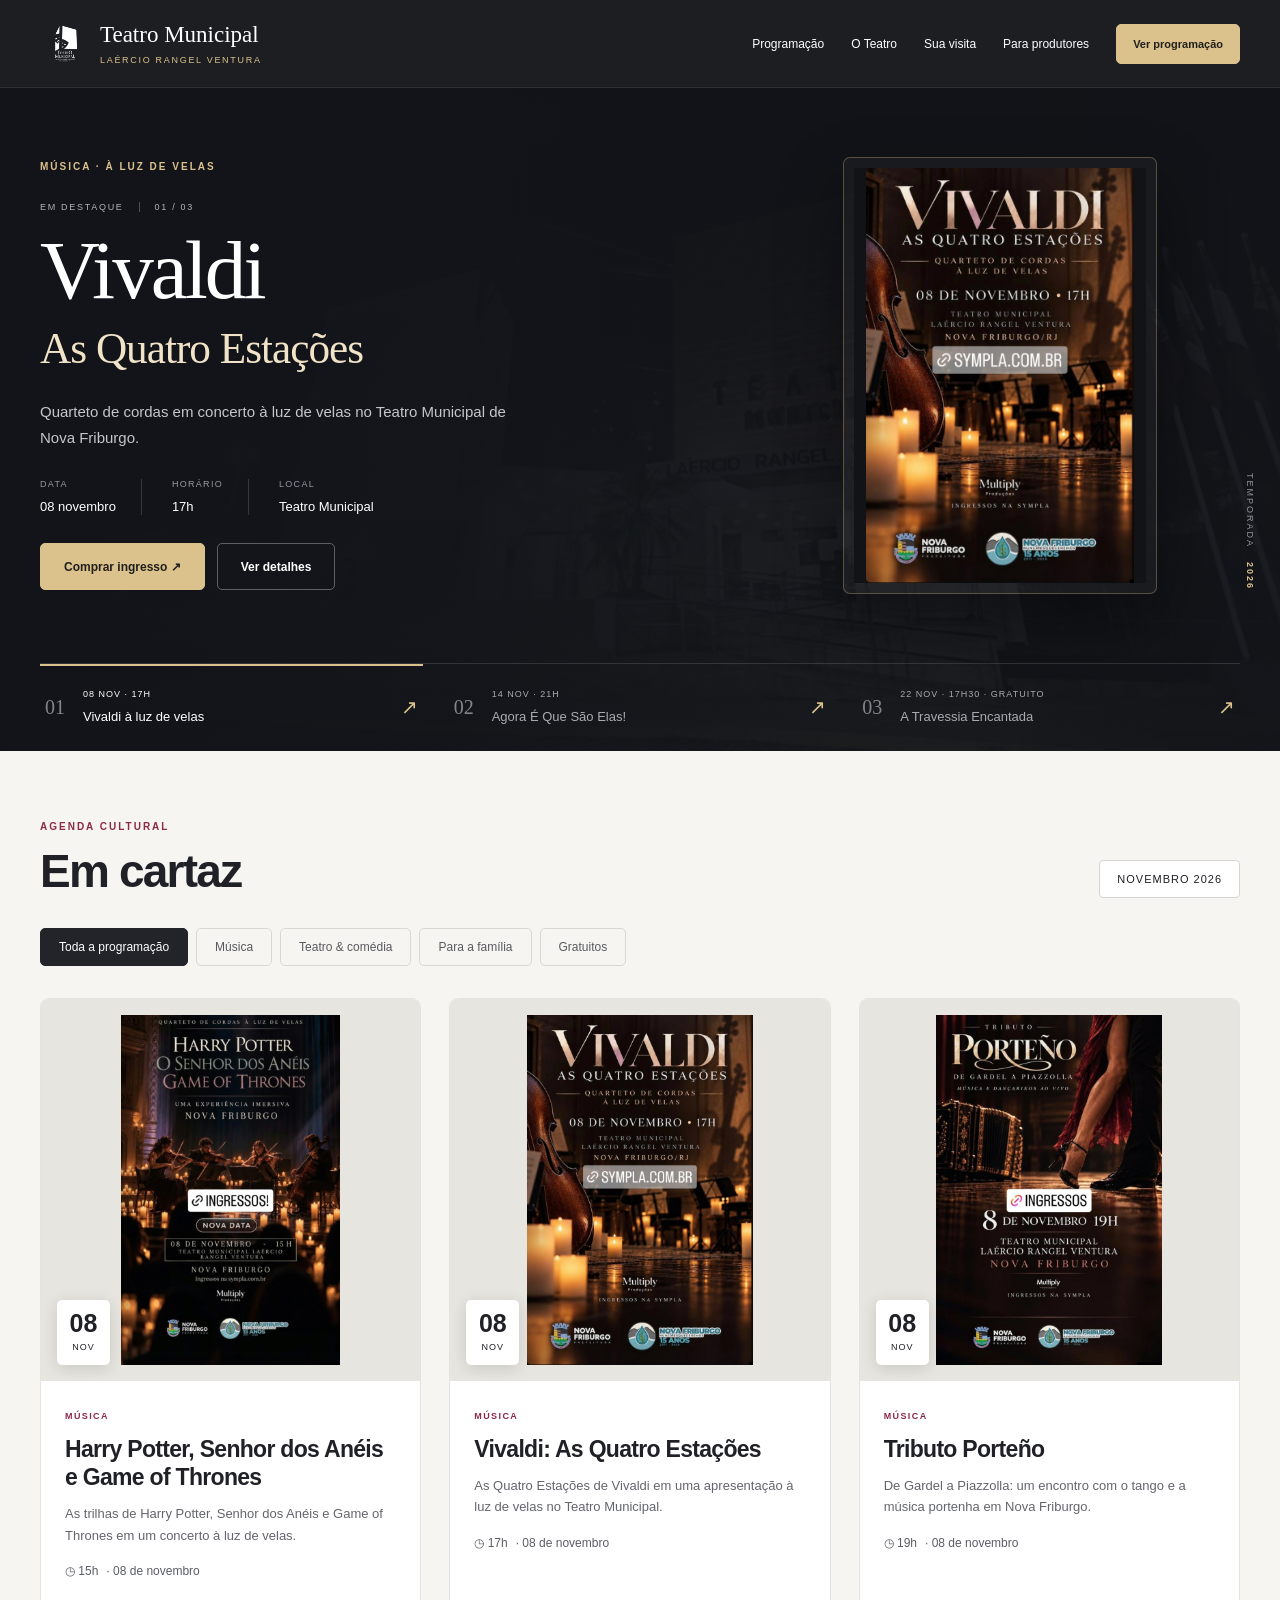
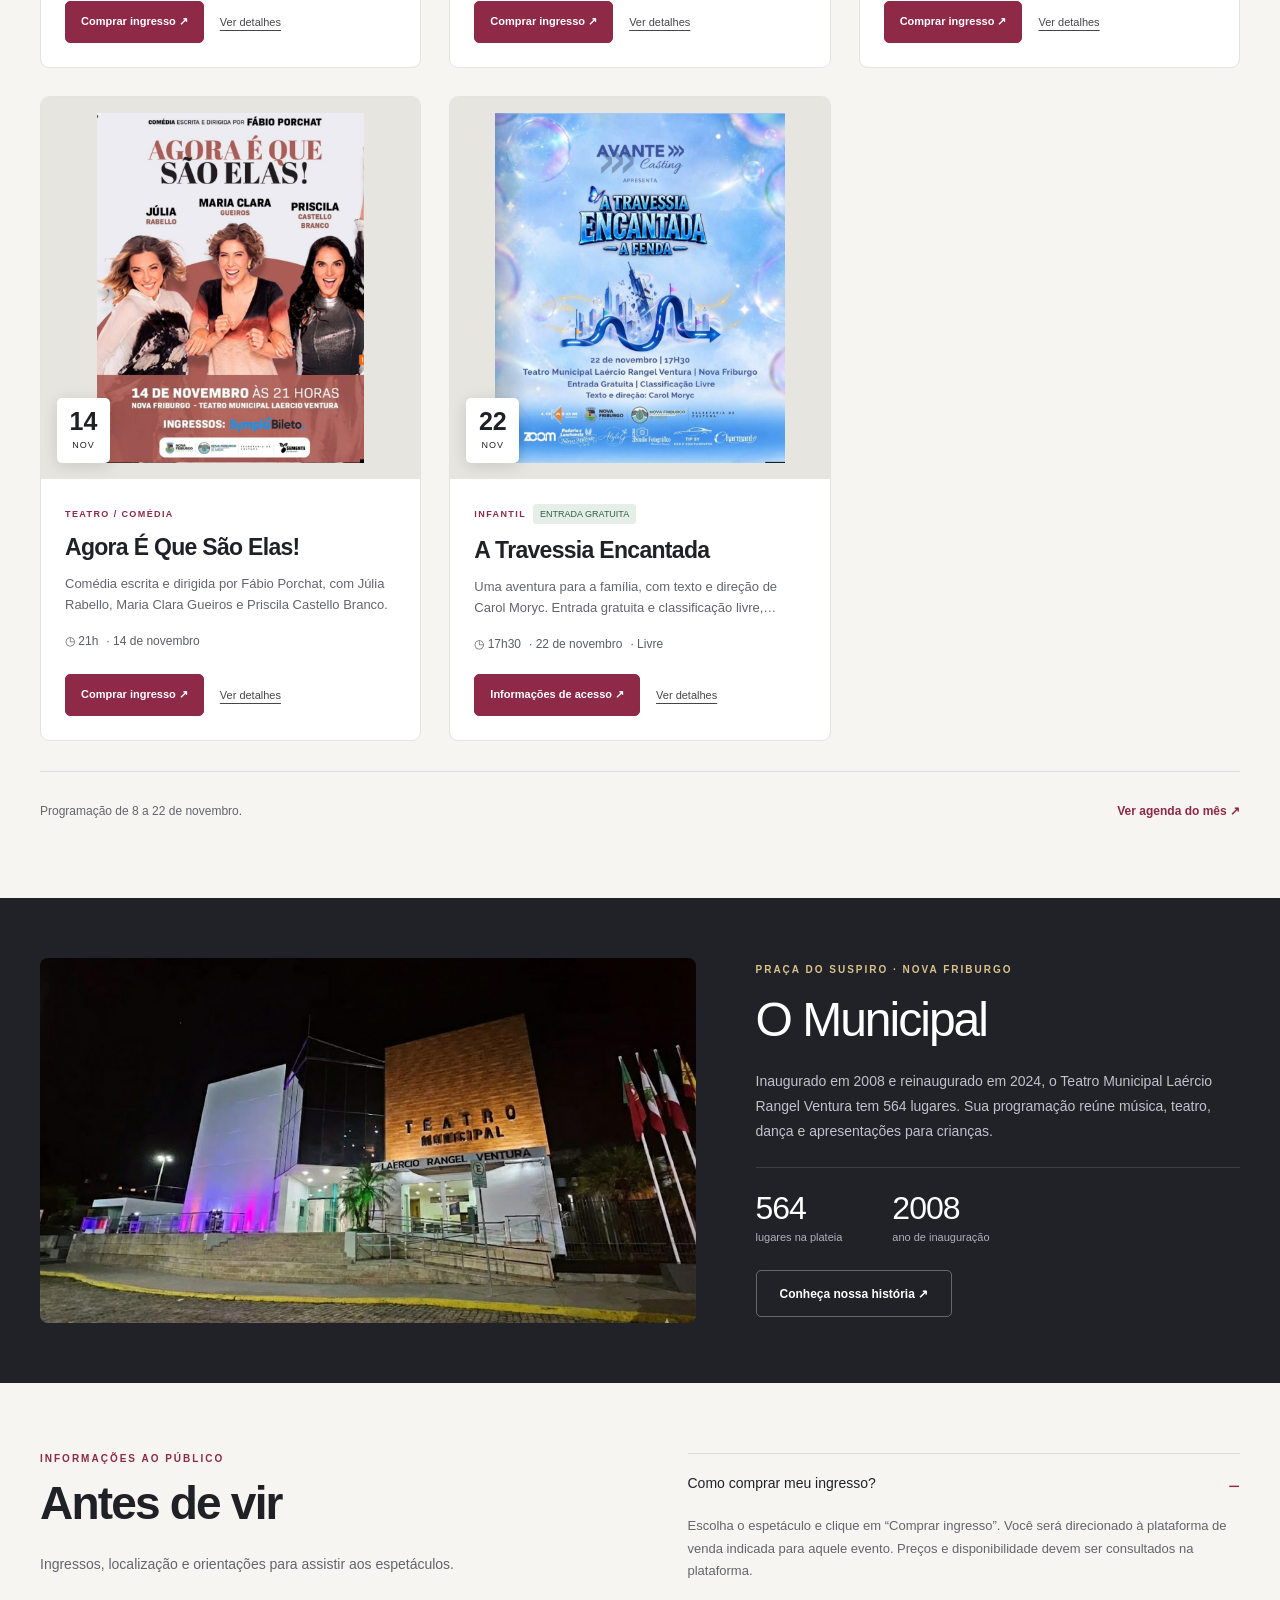
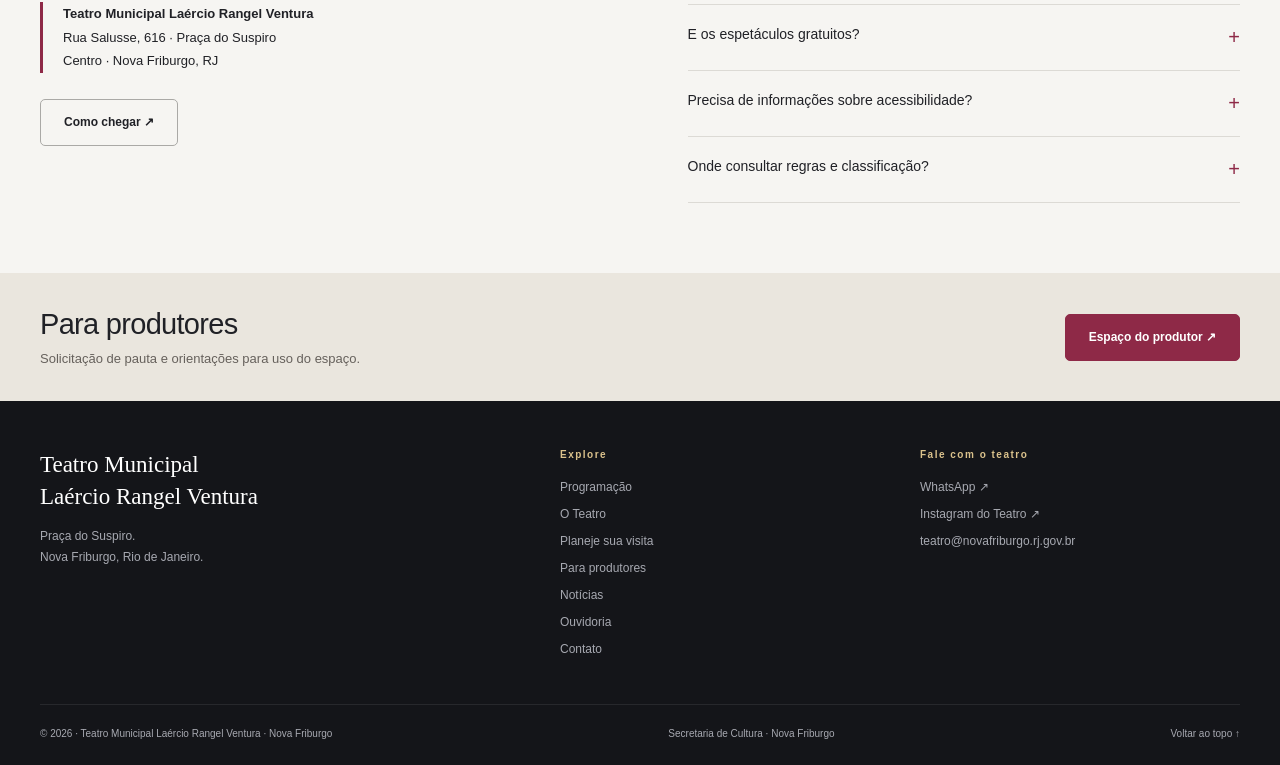
==== commit f96245cf: "Atualizar página inicial com visual aprovado e programação de novembro" ====
--- a/index.html
+++ b/index.html
@@ -1,27 +1,46 @@
-<!DOCTYPE html>
+<!doctype html>
 <html lang="pt-BR">
-  <head>
-    <meta charset="UTF-8" />
-    <link rel="icon" type="image/png" href="/favicon.png">
-    <meta name="viewport" content="width=device-width, initial-scale=1.0" />
-    <title>Teatro Municipal Laércio Rangel Ventura — Nova Friburgo, RJ</title>
-    <meta name="description" content="Programação cultural e espetáculos no Teatro Municipal Laércio Rangel Ventura em Nova Friburgo, RJ. Confira a agenda de teatro, música, dança e muito mais.">
-    <meta name="keywords" content="Teatro em Nova Friburgo, Programação cultural Nova Friburgo, Espetáculos em Nova Friburgo, Teatro Municipal Laércio Rangel Ventura" />
-    
-    
-    <meta property="og:type" content="website" />
-    <link rel="canonical" href="https://teatromunicipalnf.com.br" />
-    <meta property="og:title" content="Teatro Municipal Laércio Rangel Ventura — Nova Friburgo, RJ">
-  <meta name="twitter:title" content="Teatro Municipal Laércio Rangel Ventura — Nova Friburgo, RJ">
-  <meta property="og:description" content="Programação cultural e espetáculos no Teatro Municipal Laércio Rangel Ventura em Nova Friburgo, RJ. Confira a agenda de teatro, música, dança e muito mais.">
-  <meta name="twitter:description" content="Programação cultural e espetáculos no Teatro Municipal Laércio Rangel Ventura em Nova Friburgo, RJ. Confira a agenda de teatro, música, dança e muito mais.">
-  <meta property="og:image" content="https://pub-bb2e103a32db4e198524a2e9ed8f35b4.r2.dev/99a0b2d2-9b3d-484f-979d-46c9116d9fc3/id-preview-4eed618d--32f3991a-8be5-423e-a715-2cf84d877a4e.lovable.app-1772292328197.png">
-  <meta name="twitter:image" content="https://pub-bb2e103a32db4e198524a2e9ed8f35b4.r2.dev/99a0b2d2-9b3d-484f-979d-46c9116d9fc3/id-preview-4eed618d--32f3991a-8be5-423e-a715-2cf84d877a4e.lovable.app-1772292328197.png">
-  <meta name="twitter:card" content="summary_large_image">
-  <script type="module" crossorigin src="/assets/index-BcDX2Fb7.js"></script>
-  <link rel="stylesheet" crossorigin href="/assets/index-Duj_apHr.css">
-</head>
-  <body>
-    <div id="root"></div>
-  </body>
-</html>
+<head>
+<meta charset="utf-8"><meta name="viewport" content="width=device-width,initial-scale=1">
+<title>Teatro Municipal Laércio Rangel Ventura | Nova Friburgo</title>
+<meta name="description" content="Confira a programação, os ingressos e as informações do Teatro Municipal Laércio Rangel Ventura, em Nova Friburgo.">
+<style>
+:root{--ink:#202126;--muted:#64656c;--cream:#f6f5f2;--paper:#fff;--wine:#8e2947;--gold:#dbc28c;--line:#dddde0}*{box-sizing:border-box}html{scroll-behavior:smooth;scroll-padding-top:95px}body{margin:0;color:var(--ink);background:var(--cream);font-family:Arial,Helvetica,sans-serif;-webkit-font-smoothing:antialiased}a{color:inherit;text-decoration:none}button{font:inherit;cursor:pointer}h1,h2,h3,p{margin:0}button,a{transition:background .2s,color .2s,transform .2s}a:focus-visible,button:focus-visible,summary:focus-visible{outline:3px solid #b18a48;outline-offset:5px}.wrap{max-width:1200px;width:calc(100% - 80px);margin:auto}.preview{padding:7px 16px;background:#27282c;color:#b8b8be;text-align:center;font-size:10px;letter-spacing:.5px}.preview b{color:#ecebee}.mast{position:sticky;top:0;z-index:20;background:#141519f5;border-bottom:1px solid #ffffff16;color:white;backdrop-filter:blur(14px)}.head{height:87px;display:flex;align-items:center;justify-content:space-between;gap:25px}.brand{display:flex;align-items:center;gap:12px;flex-shrink:0}.brand img{height:61px;width:48px;object-fit:contain}.brand strong{display:block;font-family:Georgia,serif;font-size:23px;font-weight:400}.brand small{display:block;font-size:9px;letter-spacing:1.7px;color:var(--gold);margin-top:7px}.nav{display:flex;gap:27px;align-items:center;font-size:12px}.nav a:hover{color:var(--gold)}.btn{display:inline-flex;justify-content:center;align-items:center;gap:14px;min-height:47px;padding:14px 23px;border:1px solid var(--wine);background:var(--wine);color:#fff;border-radius:5px;font-weight:600;font-size:12px}.btn:hover{background:#6e2038;transform:translateY(-2px)}.btn.gold{background:var(--gold);border-color:var(--gold);color:#211f1b}.btn.gold:hover{background:#e8d4a9}.btn.soft{background:transparent;color:white;border-color:#ffffff50}.btn.soft:hover{background:#ffffff12}.btn.outline{background:transparent;color:var(--ink);border-color:#aaa9a6}.btn.outline:hover{background:#e9e7e0}.nav .btn{font-size:11px;padding:11px 16px;min-height:40px}.menu{display:none;color:white;border:1px solid #ffffff50;background:transparent;border-radius:4px;padding:9px 13px}.hero{position:relative;isolation:isolate;background:#13151a;color:white;overflow:hidden}.hero-back{position:absolute;inset:0;width:100%;height:100%;object-fit:cover;opacity:.18;z-index:-2;filter:saturate(.45)}.hero:after{content:'';position:absolute;inset:0;z-index:-1;background:linear-gradient(90deg,#121419 0%,#121419ed 36%,#121419a0 73%,#121419c0)}.hero-grid{display:grid;grid-template-columns:1.15fr .85fr;gap:70px;align-items:center;min-height:575px;padding-top:44px;padding-bottom:44px}.eyebrow{display:block;font-size:10px;text-transform:uppercase;letter-spacing:2px;font-weight:700;color:var(--wine)}.hero .eyebrow{color:var(--gold);letter-spacing:2px}.hero-number{display:flex;align-items:center;gap:15px;font-size:9px;letter-spacing:1.7px;color:#b4b5bb;margin-top:30px}.hero-number span{border-left:1px solid #ffffff40;padding-left:15px}h1{font-size:clamp(48px,6.5vw,90px);letter-spacing:-3px;line-height:1.02;font-weight:500;margin:16px 0 24px;font-family:Georgia,serif}h1 span{display:block;font-size:.52em;letter-spacing:-1px;line-height:1.2;margin-top:10px;color:#f0e3c8}.hero p{font-size:15px;line-height:1.75;color:#c5c6cc;max-width:470px}.hero-meta{display:flex;gap:30px;margin:28px 0}.hero-meta>div{border-right:1px solid #ffffff25;padding-right:25px}.hero-meta>div:last-child{border:0}.hero-meta span{display:block;color:#9799a1;font-size:9px;letter-spacing:1.3px;margin-bottom:8px}.hero-meta strong{font-size:13px;font-weight:400}.hero-actions{display:flex;gap:12px}.hero-art{position:relative;display:flex;align-items:center;justify-content:center;padding:6px 15px}.poster-frame{padding:10px;border:1px solid #c4a77660;background:#ffffff08;border-radius:7px;box-shadow:0 30px 65px #0006}.poster-frame img{display:block;height:415px;width:292px;object-fit:contain;background:#121316}.art-caption{position:absolute;right:-15px;bottom:10px;writing-mode:vertical-rl;letter-spacing:2px;font-size:9px;color:#93949d}.art-caption b{color:var(--gold);margin-top:10px}.feature-tabs{display:grid;grid-template-columns:repeat(3,1fr);border-top:1px solid #ffffff20;gap:26px}.feature-tab{border:0;border-top:2px solid transparent;background:transparent;color:#aaaab2;text-align:left;display:flex;gap:18px;align-items:center;padding:23px 5px 26px}.feature-tab.active{border-top-color:var(--gold);color:white}.feature-tab>span{font-size:20px;font-family:Georgia,serif;color:#85858d}.feature-tab small{font-size:9px;letter-spacing:1px;display:block;margin-bottom:8px}.feature-tab b{font-size:13px;font-weight:500}.feature-tab i{font-style:normal;margin-left:auto;font-size:20px;color:var(--gold)}.feature-tab:hover{background:#ffffff05}.section{padding:70px 0}.section-top{display:flex;align-items:flex-end;justify-content:space-between;gap:24px;margin-bottom:30px}.section-top h2,.visit h2{font-size:46px;letter-spacing:-1.8px;font-weight:600;margin-top:12px}.month{font-size:11px;border:1px solid #d5d4d1;background:white;border-radius:4px;padding:12px 17px;letter-spacing:1px}.filters{display:flex;flex-wrap:wrap;gap:8px;margin-bottom:32px}.filter{padding:11px 18px;border:1px solid #d9d8d5;border-radius:5px;background:transparent;color:#595a60;font-size:12px}.filter[aria-pressed=true]{background:#22242a;color:white;border-color:#22242a}.filter:hover{border-color:#67676c}.grid{display:grid;grid-template-columns:repeat(3,minmax(0,1fr));gap:28px}.card{min-width:0;background:#fff;border:1px solid #e4e3df;border-radius:9px;overflow:hidden;display:flex;flex-direction:column;transition:transform .22s,box-shadow .22s}.card:hover{transform:translateY(-5px);box-shadow:0 15px 30px #25202812}.poster{position:relative;background:#e7e5df;padding:16px 10px}.poster img{width:100%;height:350px;object-fit:contain;display:block}.date{position:absolute;bottom:16px;left:16px;background:#fff;padding:11px 9px;border-radius:5px;box-shadow:0 3px 16px #0002;min-width:53px;text-align:center}.date strong{display:block;font-size:25px;font-weight:600;line-height:1}.date small{font-size:9px;letter-spacing:1px}.card-body{padding:24px;display:flex;flex-direction:column;flex:1}.cat{font-size:9px;font-weight:bold;letter-spacing:1.4px;text-transform:uppercase;color:var(--wine)}.card h3{font-size:23px;font-weight:600;line-height:1.22;margin:12px 0;letter-spacing:-.7px}.desc{font-size:13px;line-height:1.65;color:var(--muted);margin-bottom:18px;display:-webkit-box;-webkit-line-clamp:2;-webkit-box-orient:vertical;overflow:hidden}.facts{font-size:12px;color:#5b5d64;display:flex;flex-wrap:wrap;gap:8px;margin-bottom:23px}.card-actions{display:flex;align-items:center;gap:16px;margin-top:auto}.card .btn{font-size:11px;padding:12px 15px;min-height:42px}.text-btn{background:none;border:0;color:#45464c;text-decoration:underline;text-underline-offset:4px;font-size:11px;padding:8px 0}.free{font-size:9px;color:#316048;background:#e5eee7;padding:5px 7px;border-radius:3px;margin-left:7px;display:inline-block}.calendar-box{margin-top:30px;border-top:1px solid var(--line);padding-top:22px;display:flex;justify-content:space-between;gap:20px;align-items:center;font-size:12px;color:#64656c}.calendar-box button{border:0;background:none;color:var(--wine);font-size:12px;font-weight:bold;padding:10px 0}.empty{display:none;padding:30px}.venue{padding:60px 0;background:#202228;color:#fff}.venue-grid{width:calc(100% - 80px);max-width:1200px;margin:auto;display:grid;grid-template-columns:1.15fr .85fr;gap:60px;align-items:center}.venue-photo{height:365px;width:100%;object-fit:cover;border-radius:8px}.venue-copy .eyebrow{color:var(--gold)}.venue-copy h2{font-size:48px;font-weight:500;letter-spacing:-2px;margin:17px 0 22px}.venue-copy p{font-size:14px;line-height:1.8;color:#c1c3cb}.venue-stats{display:flex;gap:50px;border-top:1px solid #ffffff20;margin-top:23px;padding-top:22px;margin-bottom:25px}.venue-stats b{display:block;font-size:32px;font-weight:500;letter-spacing:-1px}.venue-stats span{font-size:11px;color:#afb0ba}.venue .btn{color:#fff;border-color:#ffffff50}.venue .btn:hover{background:#ffffff10}.visit-grid{display:grid;grid-template-columns:1fr 1fr;gap:95px}.visit h2{margin-bottom:22px}.visit p{font-size:14px;color:var(--muted);line-height:1.75;margin-bottom:22px}.address{font-size:13px;line-height:1.8;border-left:3px solid var(--wine);padding-left:20px;margin:26px 0}.faq details{border-bottom:1px solid #dcdad5;padding:21px 0}.faq details:first-child{border-top:1px solid #dcdad5}.faq summary{list-style:none;cursor:pointer;font-size:14px;display:flex;justify-content:space-between;gap:15px}.faq summary:after{content:'+';font-size:20px;color:var(--wine)}.faq details[open] summary:after{content:'−'}.faq p{font-size:13px;margin:17px 0 0}.producer{background:#eae6de;padding:35px 0}.producer .wrap{display:flex;align-items:center;justify-content:space-between;gap:20px}.producer h2{font-size:29px;font-weight:500;letter-spacing:-.7px}.producer p{font-size:13px;margin-top:10px;color:#66615c}.producer .btn{border-color:var(--wine);background:var(--wine)}footer{background:#141519;color:#a7a9b1;padding:48px 0 23px}.foot-grid{display:grid;grid-template-columns:1.5fr 1fr 1fr;gap:40px}.foot-title{font-family:Georgia,serif;font-size:23px;color:#fff;line-height:1.4}.foot-small{font-size:12px;line-height:1.8;margin-top:12px}.foot-grid h3{font-size:10px;letter-spacing:1.5px;color:var(--gold);margin-bottom:20px}.foot-grid a{display:block;font-size:12px;margin-bottom:13px}.foot-bottom{margin-top:35px;padding-top:20px;border-top:1px solid #ffffff15;display:flex;justify-content:space-between;gap:20px;font-size:10px;line-height:1.7}.skip{position:absolute;left:-9999px}.skip:focus{left:15px;top:15px;background:white;padding:15px;z-index:100}.dialog{border:0;padding:0;border-radius:10px;width:min(890px,calc(100% - 32px));max-height:90vh;background:white;color:var(--ink)}.dialog::backdrop{background:#080a10cc;backdrop-filter:blur(5px)}.modal-inner{display:grid;grid-template-columns:.85fr 1fr;gap:30px;padding:38px}.modal-inner img{width:100%;max-height:470px;object-fit:contain}.modal-inner h2{font-size:34px;line-height:1.15;letter-spacing:-1px;margin:16px 0}.modal-inner p{font-size:14px;color:var(--muted);line-height:1.75;margin-bottom:20px}.modal-note{font-size:10px!important;border-top:1px solid var(--line);padding-top:16px;margin-top:20px}.close{position:absolute;right:8px;top:6px;border:0;background:white;width:32px;height:32px;font-size:25px;border-radius:50%}.calendar-list{list-style:none;margin:20px 0;padding:0}.calendar-list li{display:flex;justify-content:space-between;gap:20px;padding:18px 0;border-bottom:1px solid var(--line);font-size:13px;line-height:1.5}.calendar-list span{white-space:nowrap;color:var(--wine)}[hidden]{display:none!important}.share-btn{margin-top:12px;display:block;background:none;border:0;color:var(--wine);font-size:12px;padding:10px 0}.hero-copy{animation:appear .35s ease}@keyframes appear{from{opacity:.4;transform:translateY(6px)}to{opacity:1;transform:none}}
+@media(max-width:1050px){.wrap,.venue-grid{width:calc(100% - 48px)}.nav{gap:18px}.nav .btn{display:none}.hero-grid{gap:35px}.poster-frame img{height:370px;width:250px}.art-caption{right:0}.hero-meta{gap:15px}.hero-meta>div{padding-right:15px}.grid{gap:20px}.poster img{height:295px}.card-body{padding:20px}.card-actions{gap:12px}.venue-grid{gap:35px}.visit-grid{gap:40px}}
+@media(max-width:720px){.wrap,.venue-grid{width:calc(100% - 36px)}.preview{font-size:8px}.head{height:75px}.brand strong{font-size:20px}.brand small{font-size:8px;letter-spacing:1px}.brand img{height:51px;width:40px}.menu{display:block}.nav{display:none;position:absolute;top:75px;left:0;right:0;padding:25px;background:#141519;flex-direction:column;align-items:start;border-top:1px solid #ffffff20}.nav.open{display:flex}.hero-grid{grid-template-columns:1fr;padding-top:32px;padding-bottom:30px;gap:30px;min-height:0}.hero-number{margin-top:23px}h1{font-size:62px;letter-spacing:-2px;margin:15px 0 20px}.hero p{font-size:14px}.hero-meta{margin:24px 0;gap:15px}.hero-meta strong{font-size:11px}.hero-meta span{font-size:8px}.hero-art{padding:0}.poster-frame img{height:340px;width:240px}.art-caption{right:15px}.feature-tabs{gap:7px}.feature-tab{gap:7px;padding:17px 2px;align-items:start}.feature-tab>span{font-size:14px}.feature-tab i{display:none}.feature-tab small{font-size:7px;line-height:1.6}.feature-tab b{font-size:10px;line-height:1.5;display:block}.section{padding:44px 0}.section-top h2,.visit h2{font-size:36px}.month{font-size:9px;padding:10px}.eyebrow{font-size:9px;letter-spacing:1.4px}.filters{gap:7px}.filter{font-size:11px;padding:10px 13px}.grid{grid-template-columns:1fr;gap:25px}.poster img{height:395px}.card h3{font-size:26px}.card-body{padding:23px}.card-actions{justify-content:space-between}.card .btn{font-size:12px;padding:13px 20px}.desc{font-size:14px}.facts{font-size:13px}.calendar-box{font-size:11px;align-items:start}.calendar-box button{font-size:11px;white-space:nowrap}.venue{padding:35px 0}.venue-grid{grid-template-columns:1fr;gap:27px}.venue-photo{height:250px}.venue-copy h2{font-size:38px}.visit-grid{grid-template-columns:1fr;gap:30px}.producer .wrap{flex-direction:column;align-items:start;gap:23px}.foot-grid{grid-template-columns:1fr 1fr;gap:30px}.foot-grid>div:first-child{grid-column:1/-1}.foot-bottom{flex-direction:column;gap:10px}.modal-inner{grid-template-columns:1fr;padding:38px 22px;gap:20px}.modal-inner img{max-height:300px}.modal-inner h2{font-size:28px}.calendar-list li{font-size:12px}}@media(prefers-reduced-motion:reduce){html{scroll-behavior:auto}*{animation:none!important;transition:none!important}.card:hover,.btn:hover{transform:none}}
+</style>
+<link rel="icon" href="/favicon.png"><link rel="canonical" href="https://teatromunicipalnf.com.br/"><meta property="og:title" content="Teatro Municipal Laércio Rangel Ventura"><meta property="og:description" content="Programação cultural em Nova Friburgo. Consulte espetáculos e ingressos."><meta property="og:image" content="https://teatromunicipalnf.com.br/assets/hero-theater-BQCT0Xtm.jpg"><meta property="og:type" content="website"></head>
+<body>
+<a href="#conteudo" class="skip">Pular para o conteúdo</a>
+
+<header class="mast"><div class="wrap head"><a class="brand" href="#inicio" aria-label="Teatro Municipal, início"><img src="/assets/teatro-logo-branco-C_85Q_MG.png" alt="Logotipo do Teatro Municipal"><span><strong>Teatro Municipal</strong><small>LAÉRCIO RANGEL VENTURA</small></span></a><button class="menu" aria-label="Abrir menu" aria-expanded="false" aria-controls="nav">Menu</button><nav class="nav" id="nav" aria-label="Menu principal"><a href="#programacao">Programação</a><a href="#teatro">O Teatro</a><a href="#visita">Sua visita</a><a href="#produtores">Para produtores</a><a class="btn gold" href="#programacao">Ver programação</a></nav></div></header>
+<main id="conteudo">
+<section class="hero" id="inicio"><img class="hero-back" src="/assets/hero-theater-BQCT0Xtm.jpg" alt=""><div class="wrap hero-grid"><div class="hero-copy"><span class="eyebrow" id="hero-category">MÚSICA · À LUZ DE VELAS</span><div class="hero-number">EM DESTAQUE <span id="hero-count">01 / 03</span></div><h1 id="hero-title">Vivaldi<span>As Quatro Estações</span></h1><p id="hero-description">Quarteto de cordas em concerto à luz de velas no Teatro Municipal de Nova Friburgo.</p><div class="hero-meta"><div><span>DATA</span><strong id="hero-date">08 novembro</strong></div><div><span>HORÁRIO</span><strong id="hero-time">17h</strong></div><div><span>LOCAL</span><strong>Teatro Municipal</strong></div></div><div class="hero-actions"><a class="btn gold" id="hero-ticket" href="https://www.sympla.com.br/evento/vivaldi-as-4-estacoes-a-luz-de-velas-nova-friburgo-08-11/3584607" target="_blank" rel="noopener noreferrer">Comprar ingresso ↗</a><button class="btn soft" id="hero-detail" data-detail="vivaldi">Ver detalhes</button></div></div><div class="hero-art"><div class="poster-frame"><img id="hero-image" src="/assets/event-vivaldi.jpg" alt="Cartaz de Vivaldi: As Quatro Estações"></div><span class="art-caption">TEMPORADA <b>2026</b></span></div></div><div class="wrap feature-tabs" role="group" aria-label="Espetáculos em destaque"><button class="feature-tab active" data-feature="vivaldi" aria-pressed="true"><span>01</span><div><small>08 NOV · 17H</small><b>Vivaldi à luz de velas</b></div><i>↗</i></button><button class="feature-tab" data-feature="elas" aria-pressed="false"><span>02</span><div><small>14 NOV · 21H</small><b>Agora É Que São Elas!</b></div><i>↗</i></button><button class="feature-tab" data-feature="travessia" aria-pressed="false"><span>03</span><div><small>22 NOV · 17H30 · GRATUITO</small><b>A Travessia Encantada</b></div><i>↗</i></button></div></section>
+<section class="section" id="programacao"><div class="wrap"><div class="section-top"><div><span class="eyebrow">Agenda cultural</span><h2>Em cartaz</h2></div><span class="month">NOVEMBRO 2026</span></div><div class="filters" role="group" aria-label="Filtrar programação"><button class="filter" aria-pressed="true" data-filter="all">Toda a programação</button><button class="filter" aria-pressed="false" data-filter="Música">Música</button><button class="filter" aria-pressed="false" data-filter="Teatro">Teatro & comédia</button><button class="filter" aria-pressed="false" data-filter="Infantil">Para a família</button><button class="filter" aria-pressed="false" data-filter="Gratuito">Gratuitos</button></div><div class="grid" id="cards"></div><p class="empty" id="empty" role="status">Nenhum espetáculo nesta categoria.</p><div class="calendar-box"><span>Programação de 8 a 22 de novembro.</span><button id="calendar-open">Ver agenda do mês ↗</button></div></div></section>
+<section class="venue" id="teatro"><div class="venue-grid"><img class="venue-photo" src="/assets/hero-theater-BQCT0Xtm.jpg" alt="Fachada iluminada do Teatro Municipal Laércio Rangel Ventura à noite"><div class="venue-copy"><span class="eyebrow">Praça do Suspiro · Nova Friburgo</span><h2>O Municipal</h2><p>Inaugurado em 2008 e reinaugurado em 2024, o Teatro Municipal Laércio Rangel Ventura tem 564 lugares. Sua programação reúne música, teatro, dança e apresentações para crianças.</p><div class="venue-stats"><div><b>564</b><span>lugares na plateia</span></div><div><b>2008</b><span>ano de inauguração</span></div></div><a href="https://teatromunicipalnf.com.br/sobre" class="btn outline" target="_blank" rel="noopener noreferrer">Conheça nossa história ↗</a></div></div></section>
+<section class="section visit" id="visita"><div class="wrap visit-grid"><div><span class="eyebrow">Informações ao público</span><h2>Antes de vir</h2><p>Ingressos, localização e orientações para assistir aos espetáculos.</p><div class="address"><b>Teatro Municipal Laércio Rangel Ventura</b><br>Rua Salusse, 616 · Praça do Suspiro<br>Centro · Nova Friburgo, RJ</div><a class="btn outline" href="https://www.google.com/maps/search/?api=1&query=Teatro+Municipal+Laercio+Rangel+Ventura+Nova+Friburgo" target="_blank" rel="noopener noreferrer">Como chegar ↗</a></div><div class="faq"><details open><summary>Como comprar meu ingresso?</summary><p>Escolha o espetáculo e clique em “Comprar ingresso”. Você será direcionado à plataforma de venda indicada para aquele evento. Preços e disponibilidade devem ser consultados na plataforma.</p></details><details><summary>E os espetáculos gratuitos?</summary><p>A forma de acesso pode variar. Consulte as orientações do evento ou fale com a equipe do teatro antes de sua visita.</p></details><details><summary>Precisa de informações sobre acessibilidade?</summary><p>Entre em contato com a equipe para confirmar os recursos e as orientações disponíveis para o espetáculo desejado.</p><a class="text-btn" href="https://wa.me/5522992041713" target="_blank" rel="noopener noreferrer">Falar com o teatro ↗</a></details><details><summary>Onde consultar regras e classificação?</summary><p>Consulte a página de venda do espetáculo para classificação indicativa, documentação, meia-entrada e condições de acesso. Em caso de dúvida, fale com a organização do evento.</p></details></div></div></section>
+<section class="producer" id="produtores"><div class="wrap"><div><h2>Para produtores</h2><p>Solicitação de pauta e orientações para uso do espaço.</p></div><a class="btn soft" href="https://teatromunicipalnf.com.br/produtores" target="_blank" rel="noopener noreferrer">Espaço do produtor ↗</a></div></section>
+</main>
+<footer><div class="wrap"><div class="foot-grid"><div><div class="foot-title">Teatro Municipal<br>Laércio Rangel Ventura</div><p class="foot-small">Praça do Suspiro.<br>Nova Friburgo, Rio de Janeiro.</p></div><div><h3>Explore</h3><a href="#programacao">Programação</a><a href="#teatro">O Teatro</a><a href="#visita">Planeje sua visita</a><a href="#produtores">Para produtores</a><a href="/noticias">Notícias</a><a href="/ouvidoria">Ouvidoria</a><a href="/contato">Contato</a></div><div><h3>Fale com o teatro</h3><a href="https://wa.me/5522992041713" target="_blank" rel="noopener noreferrer">WhatsApp ↗</a><a href="https://www.instagram.com/teatromunicipalnf/" target="_blank" rel="noopener noreferrer">Instagram do Teatro ↗</a><a href="mailto:teatro@novafriburgo.rj.gov.br">teatro@novafriburgo.rj.gov.br</a></div></div><div class="foot-bottom"><span>© 2026 · Teatro Municipal Laércio Rangel Ventura · Nova Friburgo</span><span>Secretaria de Cultura · Nova Friburgo</span><a href="#inicio">Voltar ao topo ↑</a></div></div></footer>
+<dialog class="dialog" id="detail-dialog" aria-labelledby="detail-title"><button class="close" aria-label="Fechar detalhes">×</button><div class="modal-inner"><img id="detail-img" alt=""><div><span class="eyebrow" id="detail-cat"></span><h2 id="detail-title"></h2><p id="detail-meta"></p><p id="detail-desc"></p><a class="btn" id="detail-link" target="_blank" rel="noopener noreferrer">Comprar ingresso ↗</a><p class="modal-note">Confirme valores, classificação e condições de acesso com a organização do evento.</p></div></div></dialog>
+<dialog class="dialog" id="calendar-dialog" aria-labelledby="calendar-title"><button class="close" aria-label="Fechar agenda">×</button><div style="padding:40px 30px"><span class="eyebrow">Agenda do mês</span><h2 id="calendar-title" style="font-size:36px;margin-top:12px">Novembro 2026</h2><ul class="calendar-list" id="calendar-list"></ul><p style="font-size:11px;color:#666">Consulte as condições de acesso de cada espetáculo.</p></div></dialog>
+<script>
+const events=[
+{id:'trilhas',title:'Harry Potter, Senhor dos Anéis e Game of Thrones',full:'Trilhas de Harry Potter, Senhor dos Anéis e Game of Thrones',cat:'Música',day:'08',time:'15h',image:'/assets/event-trilhas-geek.jpg',desc:'As trilhas de Harry Potter, Senhor dos Anéis e Game of Thrones em um concerto à luz de velas.',producer:'Multiply Produções',url:'https://www.sympla.com.br/evento/trilhas-de-game-of-thrones-senhor-dos-aneis-e-harry-potter-a-luz-de-velas-nova-friburgo-08-11/3584608'},
+{id:'vivaldi',title:'Vivaldi: As Quatro Estações',full:'Vivaldi: As Quatro Estações à Luz de Velas',cat:'Música',day:'08',time:'17h',image:'/assets/event-vivaldi.jpg',desc:'As Quatro Estações de Vivaldi em uma apresentação à luz de velas no Teatro Municipal.',producer:'Multiply Produções',url:'https://www.sympla.com.br/evento/vivaldi-as-4-estacoes-a-luz-de-velas-nova-friburgo-08-11/3584607'},
+{id:'porteno',title:'Tributo Porteño',full:'Tributo Porteño: De Gardel a Piazzolla',cat:'Música',day:'08',time:'19h',image:'/assets/event-tributo-porteno.jpg',desc:'De Gardel a Piazzolla: um encontro com o tango e a música portenha em Nova Friburgo.',producer:'Multiply Produções',url:'https://www.sympla.com.br/evento/tributo-porteno-de-gardel-a-piazzolla-nova-friburgo-rj-08-11/3614730'},
+{id:'elas',title:'Agora É Que São Elas!',full:'Agora É Que São Elas!',cat:'Teatro',day:'14',time:'21h',image:'/assets/event-agora-e-que-sao-elas.jpg',desc:'Comédia escrita e dirigida por Fábio Porchat, com Júlia Rabello, Maria Clara Gueiros e Priscila Castello Branco.',producer:'Semente Cultural',url:'https://bileto.sympla.com.br/event/125938'},
+{id:'travessia',title:'A Travessia Encantada',full:'A Travessia Encantada: A Fenda',cat:'Infantil',day:'22',time:'17h30',image:'/assets/event-travessia-encantada.jpg',desc:'Uma aventura para a família, com texto e direção de Carol Moryc. Entrada gratuita e classificação livre, conforme o cartaz.',producer:'Avante Casting / Secretaria de Cultura',free:true,url:'https://wa.me/5522992041713'}];
+const cards=document.querySelector('#cards');
+events.forEach(e=>{const card=document.createElement('article');card.className='card';card.dataset.category=e.cat;card.dataset.free=!!e.free;card.innerHTML=`<div class="poster"><img src="${e.image}" alt="Cartaz de ${e.full}" loading="lazy"><div class="date"><strong>${e.day}</strong><small>NOV</small></div></div><div class="card-body"><div><span class="cat">${e.cat==='Teatro'?'Teatro / Comédia':e.cat}</span>${e.free?'<span class="free">ENTRADA GRATUITA</span>':''}</div><h3>${e.title}</h3><p class="desc">${e.desc}</p><div class="facts"><span>◷ ${e.time}</span><span>· ${e.day} de novembro</span>${e.free?'<span>· Livre</span>':''}</div><div class="card-actions"><a class="btn" href="${e.url}" target="_blank" rel="noopener noreferrer">${e.free?'Informações de acesso':'Comprar ingresso'} ↗</a><button class="text-btn" data-detail="${e.id}">Ver detalhes</button></div></div>`;cards.append(card)});
+document.querySelectorAll('[data-filter]').forEach(btn=>btn.addEventListener('click',()=>{document.querySelectorAll('[data-filter]').forEach(b=>b.setAttribute('aria-pressed',String(b===btn)));let visible=0;document.querySelectorAll('.card').forEach(c=>{const show=btn.dataset.filter==='all'||c.dataset.category===btn.dataset.filter||(btn.dataset.filter==='Gratuito'&&c.dataset.free==='true');c.hidden=!show;if(show)visible++});document.querySelector('#empty').style.display=visible?'none':'block'}));
+const detail=document.querySelector('#detail-dialog');document.querySelectorAll('[data-detail]').forEach(b=>b.addEventListener('click',()=>{const e=events.find(e=>e.id===b.dataset.detail);document.querySelector('#detail-img').src=e.image;document.querySelector('#detail-img').alt='Cartaz de '+e.full;document.querySelector('#detail-title').textContent=e.full;document.querySelector('#detail-cat').textContent=e.cat;document.querySelector('#detail-meta').textContent=e.day+' de novembro de 2026 · '+e.time+' · '+e.producer;document.querySelector('#detail-desc').textContent=e.desc;const link=document.querySelector('#detail-link');link.href=e.url;link.textContent=e.free?'Consultar acesso gratuito ↗':'Comprar ingresso ↗';detail.showModal()}));
+document.querySelectorAll('dialog').forEach(d=>{d.querySelector('.close').addEventListener('click',()=>d.close());d.addEventListener('click',e=>{if(e.target===d&& (e.clientX<d.getBoundingClientRect().left||e.clientX>d.getBoundingClientRect().right||e.clientY<d.getBoundingClientRect().top||e.clientY>d.getBoundingClientRect().bottom))d.close()})});
+document.querySelector('#calendar-list').innerHTML=events.map(e=>`<li><b>${e.title}</b><span>${e.day}/11 · ${e.time}</span></li>`).join('');document.querySelector('#calendar-open').addEventListener('click',()=>document.querySelector('#calendar-dialog').showModal());
+const menu=document.querySelector('.menu'),nav=document.querySelector('#nav');menu.addEventListener('click',()=>{const open=nav.classList.toggle('open');menu.setAttribute('aria-expanded',String(open));menu.setAttribute('aria-label',open?'Fechar menu':'Abrir menu')});nav.querySelectorAll('a').forEach(a=>a.addEventListener('click',()=>{nav.classList.remove('open');menu.setAttribute('aria-expanded','false');menu.setAttribute('aria-label','Abrir menu')}));
+
+const featureOrder=['vivaldi','elas','travessia'];
+document.querySelectorAll('[data-feature]').forEach(btn=>btn.addEventListener('click',()=>{const e=events.find(x=>x.id===btn.dataset.feature);document.querySelectorAll('[data-feature]').forEach(b=>{b.classList.toggle('active',b===btn);b.setAttribute('aria-pressed',String(b===btn))});document.querySelector('#hero-title').textContent=e.id==='vivaldi'?'Vivaldi':e.title;if(e.id==='vivaldi'){const sub=document.createElement('span');sub.textContent='As Quatro Estações';document.querySelector('#hero-title').append(sub)}document.querySelector('#hero-category').textContent=e.cat+(e.free?' · ENTRADA GRATUITA':' · NOVEMBRO 2026');document.querySelector('#hero-count').textContent='0'+(featureOrder.indexOf(e.id)+1)+' / 03';document.querySelector('#hero-description').textContent=e.desc;document.querySelector('#hero-date').textContent=e.day+' novembro';document.querySelector('#hero-time').textContent=e.time;document.querySelector('#hero-image').src=e.image;document.querySelector('#hero-image').alt='Cartaz de '+e.full;document.querySelector('#hero-ticket').href=e.url;document.querySelector('#hero-ticket').textContent=e.free?'Informações de acesso ↗':'Comprar ingresso ↗';document.querySelector('#hero-detail').dataset.detail=e.id}));
+const share=document.createElement('button');share.className='share-btn';share.textContent='Compartilhar espetáculo ↗';document.querySelector('#detail-link').after(share);share.addEventListener('click',async()=>{const title=document.querySelector('#detail-title').textContent,url=document.querySelector('#detail-link').href;try{if(navigator.share){await navigator.share({title,url})}else if(navigator.clipboard&&window.isSecureContext){await navigator.clipboard.writeText(title+' '+url);share.textContent='Link copiado';setTimeout(()=>share.textContent='Compartilhar espetáculo ↗',2200)}else{window.prompt('Copie o link do espetáculo:',url)}}catch(e){if(e.name!=='AbortError')window.prompt('Copie o link do espetáculo:',url)}});
+</script>
+</body></html>
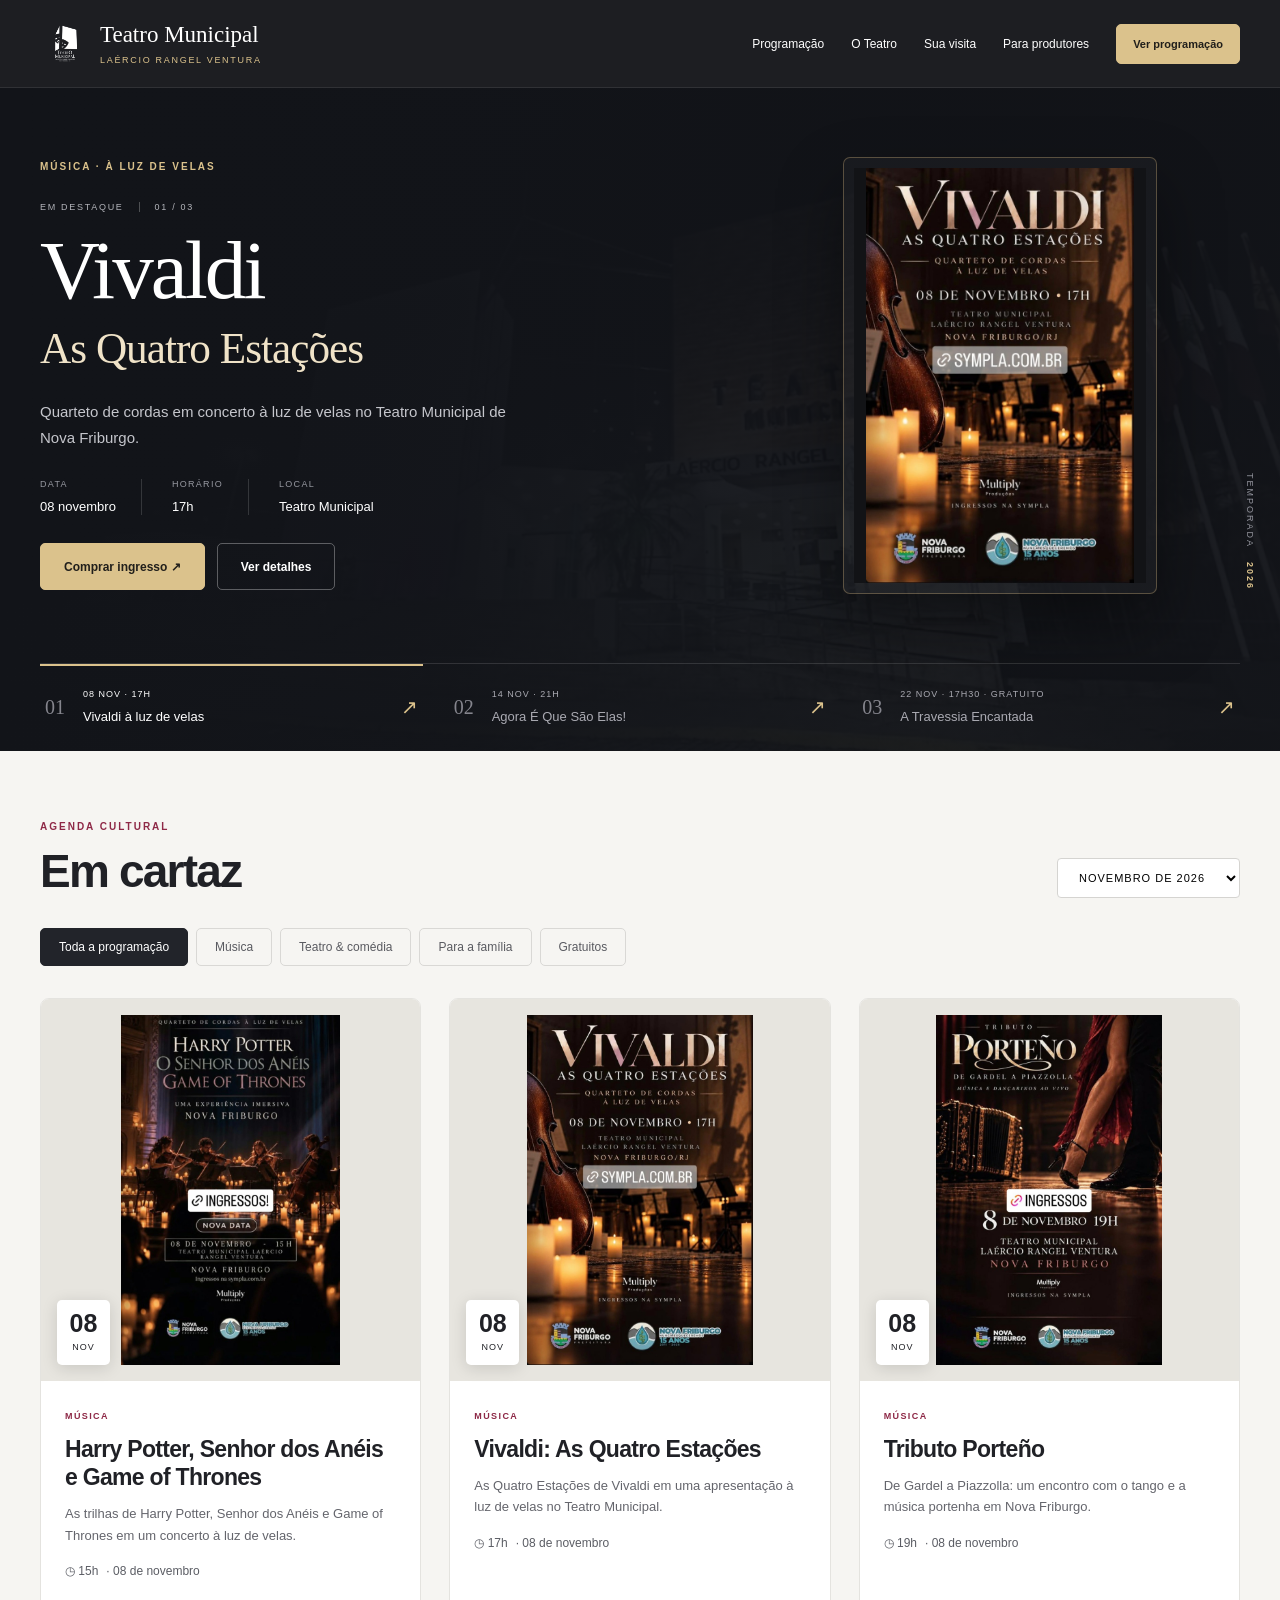
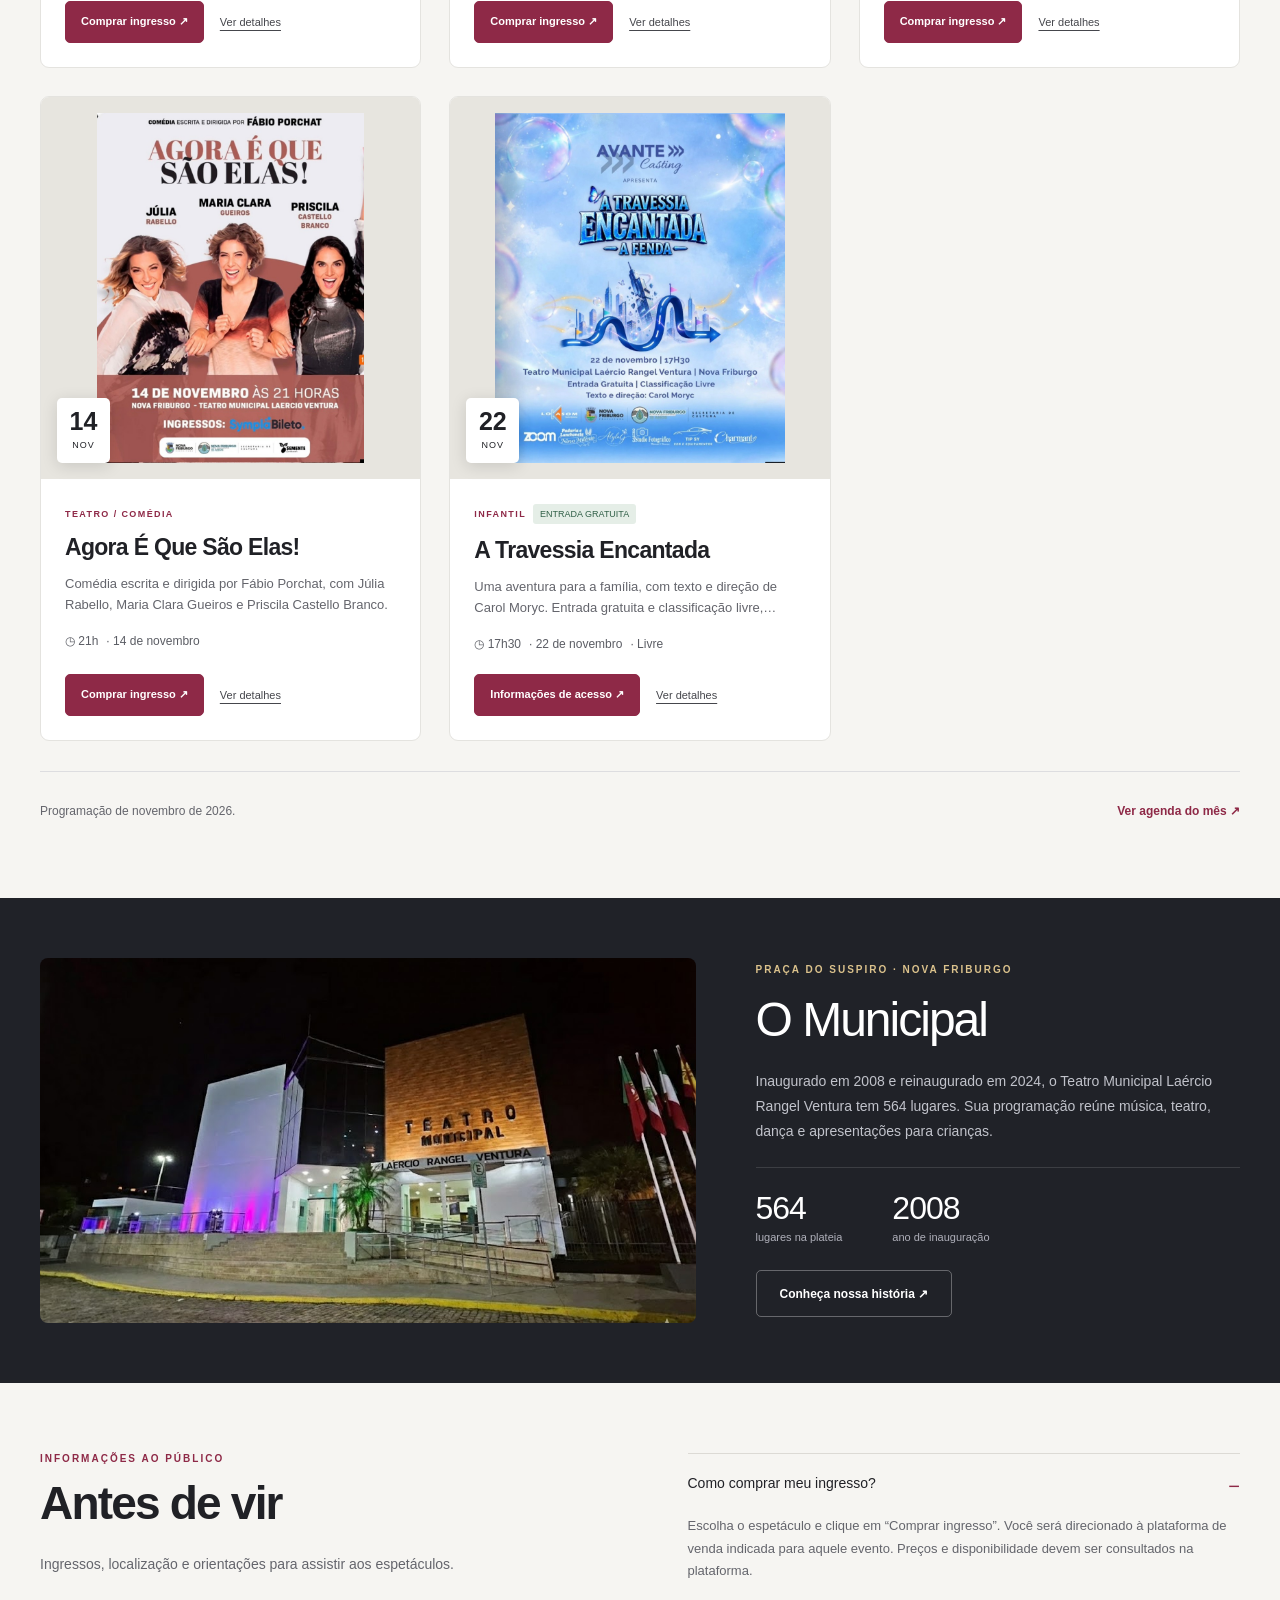
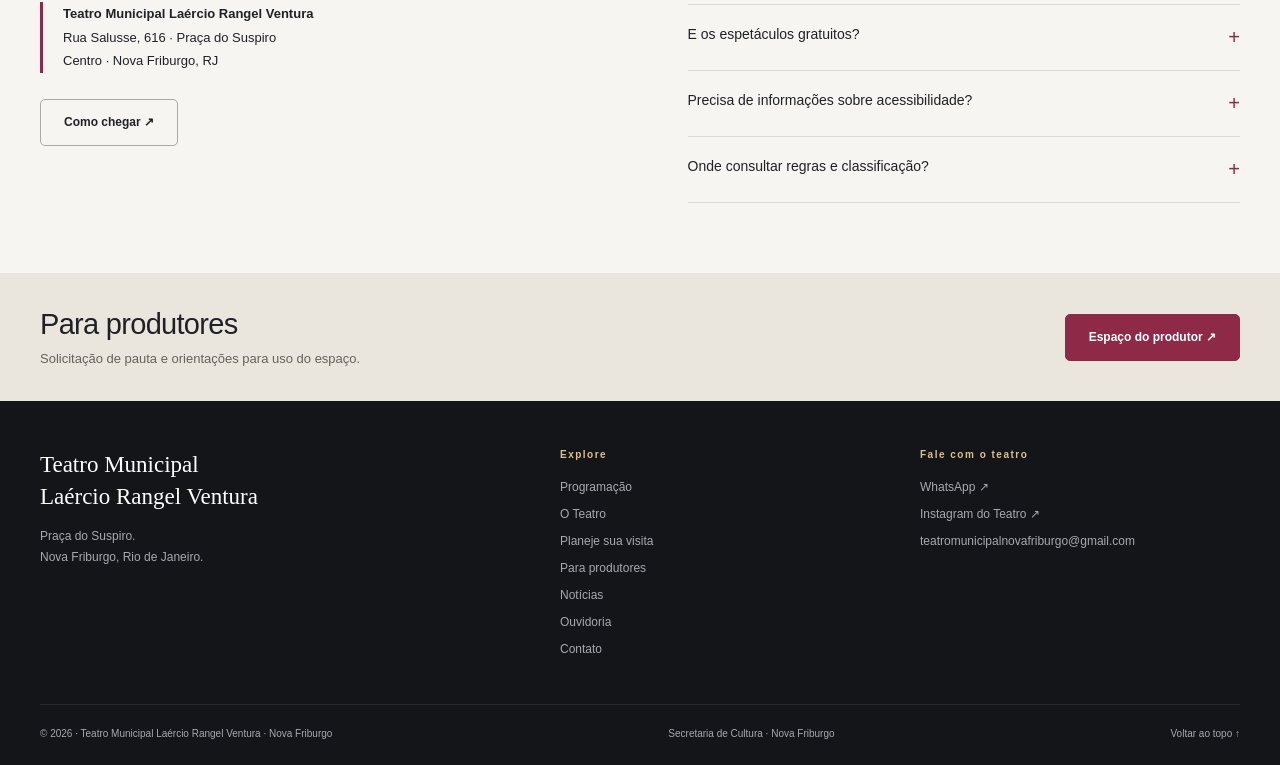
==== commit 0ea4f30b: "Corrigir contato e separar programacao por mes" ====
--- a/index.html
+++ b/index.html
@@ -9,19 +9,23 @@
 @media(max-width:1050px){.wrap,.venue-grid{width:calc(100% - 48px)}.nav{gap:18px}.nav .btn{display:none}.hero-grid{gap:35px}.poster-frame img{height:370px;width:250px}.art-caption{right:0}.hero-meta{gap:15px}.hero-meta>div{padding-right:15px}.grid{gap:20px}.poster img{height:295px}.card-body{padding:20px}.card-actions{gap:12px}.venue-grid{gap:35px}.visit-grid{gap:40px}}
 @media(max-width:720px){.wrap,.venue-grid{width:calc(100% - 36px)}.preview{font-size:8px}.head{height:75px}.brand strong{font-size:20px}.brand small{font-size:8px;letter-spacing:1px}.brand img{height:51px;width:40px}.menu{display:block}.nav{display:none;position:absolute;top:75px;left:0;right:0;padding:25px;background:#141519;flex-direction:column;align-items:start;border-top:1px solid #ffffff20}.nav.open{display:flex}.hero-grid{grid-template-columns:1fr;padding-top:32px;padding-bottom:30px;gap:30px;min-height:0}.hero-number{margin-top:23px}h1{font-size:62px;letter-spacing:-2px;margin:15px 0 20px}.hero p{font-size:14px}.hero-meta{margin:24px 0;gap:15px}.hero-meta strong{font-size:11px}.hero-meta span{font-size:8px}.hero-art{padding:0}.poster-frame img{height:340px;width:240px}.art-caption{right:15px}.feature-tabs{gap:7px}.feature-tab{gap:7px;padding:17px 2px;align-items:start}.feature-tab>span{font-size:14px}.feature-tab i{display:none}.feature-tab small{font-size:7px;line-height:1.6}.feature-tab b{font-size:10px;line-height:1.5;display:block}.section{padding:44px 0}.section-top h2,.visit h2{font-size:36px}.month{font-size:9px;padding:10px}.eyebrow{font-size:9px;letter-spacing:1.4px}.filters{gap:7px}.filter{font-size:11px;padding:10px 13px}.grid{grid-template-columns:1fr;gap:25px}.poster img{height:395px}.card h3{font-size:26px}.card-body{padding:23px}.card-actions{justify-content:space-between}.card .btn{font-size:12px;padding:13px 20px}.desc{font-size:14px}.facts{font-size:13px}.calendar-box{font-size:11px;align-items:start}.calendar-box button{font-size:11px;white-space:nowrap}.venue{padding:35px 0}.venue-grid{grid-template-columns:1fr;gap:27px}.venue-photo{height:250px}.venue-copy h2{font-size:38px}.visit-grid{grid-template-columns:1fr;gap:30px}.producer .wrap{flex-direction:column;align-items:start;gap:23px}.foot-grid{grid-template-columns:1fr 1fr;gap:30px}.foot-grid>div:first-child{grid-column:1/-1}.foot-bottom{flex-direction:column;gap:10px}.modal-inner{grid-template-columns:1fr;padding:38px 22px;gap:20px}.modal-inner img{max-height:300px}.modal-inner h2{font-size:28px}.calendar-list li{font-size:12px}}@media(prefers-reduced-motion:reduce){html{scroll-behavior:auto}*{animation:none!important;transition:none!important}.card:hover,.btn:hover{transform:none}}
 </style>
-<link rel="icon" href="/favicon.png"><link rel="canonical" href="https://teatromunicipalnf.com.br/"><meta property="og:title" content="Teatro Municipal Laércio Rangel Ventura"><meta property="og:description" content="Programação cultural em Nova Friburgo. Consulte espetáculos e ingressos."><meta property="og:image" content="https://teatromunicipalnf.com.br/assets/hero-theater-BQCT0Xtm.jpg"><meta property="og:type" content="website"></head>
+<link rel="icon" type="image/png" sizes="32x32" href="/favicon-32x32.png?v=b4efaf0463">
+<link rel="icon" type="image/png" sizes="16x16" href="/favicon-16x16.png?v=b4efaf0463">
+<link rel="icon" type="image/png" sizes="512x512" href="/favicon.png?v=b4efaf0463">
+<link rel="shortcut icon" href="/favicon.ico?v=b4efaf0463">
+<link rel="apple-touch-icon" sizes="180x180" href="/apple-touch-icon.png?v=b4efaf0463"><link rel="canonical" href="https://teatromunicipalnf.com.br/"><meta property="og:title" content="Teatro Municipal Laércio Rangel Ventura"><meta property="og:description" content="Programação cultural em Nova Friburgo. Consulte espetáculos e ingressos."><meta property="og:image" content="https://teatromunicipalnf.com.br/assets/hero-theater-BQCT0Xtm.jpg"><meta property="og:type" content="website"></head>
 <body>
 <a href="#conteudo" class="skip">Pular para o conteúdo</a>
 
 <header class="mast"><div class="wrap head"><a class="brand" href="#inicio" aria-label="Teatro Municipal, início"><img src="/assets/teatro-logo-branco-C_85Q_MG.png" alt="Logotipo do Teatro Municipal"><span><strong>Teatro Municipal</strong><small>LAÉRCIO RANGEL VENTURA</small></span></a><button class="menu" aria-label="Abrir menu" aria-expanded="false" aria-controls="nav">Menu</button><nav class="nav" id="nav" aria-label="Menu principal"><a href="#programacao">Programação</a><a href="#teatro">O Teatro</a><a href="#visita">Sua visita</a><a href="#produtores">Para produtores</a><a class="btn gold" href="#programacao">Ver programação</a></nav></div></header>
 <main id="conteudo">
 <section class="hero" id="inicio"><img class="hero-back" src="/assets/hero-theater-BQCT0Xtm.jpg" alt=""><div class="wrap hero-grid"><div class="hero-copy"><span class="eyebrow" id="hero-category">MÚSICA · À LUZ DE VELAS</span><div class="hero-number">EM DESTAQUE <span id="hero-count">01 / 03</span></div><h1 id="hero-title">Vivaldi<span>As Quatro Estações</span></h1><p id="hero-description">Quarteto de cordas em concerto à luz de velas no Teatro Municipal de Nova Friburgo.</p><div class="hero-meta"><div><span>DATA</span><strong id="hero-date">08 novembro</strong></div><div><span>HORÁRIO</span><strong id="hero-time">17h</strong></div><div><span>LOCAL</span><strong>Teatro Municipal</strong></div></div><div class="hero-actions"><a class="btn gold" id="hero-ticket" href="https://www.sympla.com.br/evento/vivaldi-as-4-estacoes-a-luz-de-velas-nova-friburgo-08-11/3584607" target="_blank" rel="noopener noreferrer">Comprar ingresso ↗</a><button class="btn soft" id="hero-detail" data-detail="vivaldi">Ver detalhes</button></div></div><div class="hero-art"><div class="poster-frame"><img id="hero-image" src="/assets/event-vivaldi.jpg" alt="Cartaz de Vivaldi: As Quatro Estações"></div><span class="art-caption">TEMPORADA <b>2026</b></span></div></div><div class="wrap feature-tabs" role="group" aria-label="Espetáculos em destaque"><button class="feature-tab active" data-feature="vivaldi" aria-pressed="true"><span>01</span><div><small>08 NOV · 17H</small><b>Vivaldi à luz de velas</b></div><i>↗</i></button><button class="feature-tab" data-feature="elas" aria-pressed="false"><span>02</span><div><small>14 NOV · 21H</small><b>Agora É Que São Elas!</b></div><i>↗</i></button><button class="feature-tab" data-feature="travessia" aria-pressed="false"><span>03</span><div><small>22 NOV · 17H30 · GRATUITO</small><b>A Travessia Encantada</b></div><i>↗</i></button></div></section>
-<section class="section" id="programacao"><div class="wrap"><div class="section-top"><div><span class="eyebrow">Agenda cultural</span><h2>Em cartaz</h2></div><span class="month">NOVEMBRO 2026</span></div><div class="filters" role="group" aria-label="Filtrar programação"><button class="filter" aria-pressed="true" data-filter="all">Toda a programação</button><button class="filter" aria-pressed="false" data-filter="Música">Música</button><button class="filter" aria-pressed="false" data-filter="Teatro">Teatro & comédia</button><button class="filter" aria-pressed="false" data-filter="Infantil">Para a família</button><button class="filter" aria-pressed="false" data-filter="Gratuito">Gratuitos</button></div><div class="grid" id="cards"></div><p class="empty" id="empty" role="status">Nenhum espetáculo nesta categoria.</p><div class="calendar-box"><span>Programação de 8 a 22 de novembro.</span><button id="calendar-open">Ver agenda do mês ↗</button></div></div></section>
+<section class="section" id="programacao"><div class="wrap"><div class="section-top"><div><span class="eyebrow">Agenda cultural</span><h2>Em cartaz</h2></div><select class="month" id="schedule-month" aria-label="Mês da programação" style="max-width:100%;text-transform:uppercase"><option value="2026-11">Novembro de 2026</option></select></div><div class="filters" role="group" aria-label="Filtrar programação"><button class="filter" aria-pressed="true" data-filter="all">Toda a programação</button><button class="filter" aria-pressed="false" data-filter="Música">Música</button><button class="filter" aria-pressed="false" data-filter="Teatro">Teatro & comédia</button><button class="filter" aria-pressed="false" data-filter="Infantil">Para a família</button><button class="filter" aria-pressed="false" data-filter="Gratuito">Gratuitos</button></div><div class="grid" id="cards"></div><p class="empty" id="empty" role="status">Nenhum espetáculo nesta categoria.</p><div class="calendar-box"><span id="calendar-summary" aria-live="polite">Programação de novembro de 2026.</span><button id="calendar-open">Ver agenda do mês ↗</button></div></div></section>
 <section class="venue" id="teatro"><div class="venue-grid"><img class="venue-photo" src="/assets/hero-theater-BQCT0Xtm.jpg" alt="Fachada iluminada do Teatro Municipal Laércio Rangel Ventura à noite"><div class="venue-copy"><span class="eyebrow">Praça do Suspiro · Nova Friburgo</span><h2>O Municipal</h2><p>Inaugurado em 2008 e reinaugurado em 2024, o Teatro Municipal Laércio Rangel Ventura tem 564 lugares. Sua programação reúne música, teatro, dança e apresentações para crianças.</p><div class="venue-stats"><div><b>564</b><span>lugares na plateia</span></div><div><b>2008</b><span>ano de inauguração</span></div></div><a href="https://teatromunicipalnf.com.br/sobre" class="btn outline" target="_blank" rel="noopener noreferrer">Conheça nossa história ↗</a></div></div></section>
 <section class="section visit" id="visita"><div class="wrap visit-grid"><div><span class="eyebrow">Informações ao público</span><h2>Antes de vir</h2><p>Ingressos, localização e orientações para assistir aos espetáculos.</p><div class="address"><b>Teatro Municipal Laércio Rangel Ventura</b><br>Rua Salusse, 616 · Praça do Suspiro<br>Centro · Nova Friburgo, RJ</div><a class="btn outline" href="https://www.google.com/maps/search/?api=1&query=Teatro+Municipal+Laercio+Rangel+Ventura+Nova+Friburgo" target="_blank" rel="noopener noreferrer">Como chegar ↗</a></div><div class="faq"><details open><summary>Como comprar meu ingresso?</summary><p>Escolha o espetáculo e clique em “Comprar ingresso”. Você será direcionado à plataforma de venda indicada para aquele evento. Preços e disponibilidade devem ser consultados na plataforma.</p></details><details><summary>E os espetáculos gratuitos?</summary><p>A forma de acesso pode variar. Consulte as orientações do evento ou fale com a equipe do teatro antes de sua visita.</p></details><details><summary>Precisa de informações sobre acessibilidade?</summary><p>Entre em contato com a equipe para confirmar os recursos e as orientações disponíveis para o espetáculo desejado.</p><a class="text-btn" href="https://wa.me/5522992041713" target="_blank" rel="noopener noreferrer">Falar com o teatro ↗</a></details><details><summary>Onde consultar regras e classificação?</summary><p>Consulte a página de venda do espetáculo para classificação indicativa, documentação, meia-entrada e condições de acesso. Em caso de dúvida, fale com a organização do evento.</p></details></div></div></section>
 <section class="producer" id="produtores"><div class="wrap"><div><h2>Para produtores</h2><p>Solicitação de pauta e orientações para uso do espaço.</p></div><a class="btn soft" href="https://teatromunicipalnf.com.br/produtores" target="_blank" rel="noopener noreferrer">Espaço do produtor ↗</a></div></section>
 </main>
-<footer><div class="wrap"><div class="foot-grid"><div><div class="foot-title">Teatro Municipal<br>Laércio Rangel Ventura</div><p class="foot-small">Praça do Suspiro.<br>Nova Friburgo, Rio de Janeiro.</p></div><div><h3>Explore</h3><a href="#programacao">Programação</a><a href="#teatro">O Teatro</a><a href="#visita">Planeje sua visita</a><a href="#produtores">Para produtores</a><a href="/noticias">Notícias</a><a href="/ouvidoria">Ouvidoria</a><a href="/contato">Contato</a></div><div><h3>Fale com o teatro</h3><a href="https://wa.me/5522992041713" target="_blank" rel="noopener noreferrer">WhatsApp ↗</a><a href="https://www.instagram.com/teatromunicipalnf/" target="_blank" rel="noopener noreferrer">Instagram do Teatro ↗</a><a href="mailto:teatro@novafriburgo.rj.gov.br">teatro@novafriburgo.rj.gov.br</a></div></div><div class="foot-bottom"><span>© 2026 · Teatro Municipal Laércio Rangel Ventura · Nova Friburgo</span><span>Secretaria de Cultura · Nova Friburgo</span><a href="#inicio">Voltar ao topo ↑</a></div></div></footer>
+<footer><div class="wrap"><div class="foot-grid"><div><div class="foot-title">Teatro Municipal<br>Laércio Rangel Ventura</div><p class="foot-small">Praça do Suspiro.<br>Nova Friburgo, Rio de Janeiro.</p></div><div><h3>Explore</h3><a href="#programacao">Programação</a><a href="#teatro">O Teatro</a><a href="#visita">Planeje sua visita</a><a href="#produtores">Para produtores</a><a href="/noticias">Notícias</a><a href="/ouvidoria">Ouvidoria</a><a href="/contato">Contato</a></div><div><h3>Fale com o teatro</h3><a href="https://wa.me/5522992041713" target="_blank" rel="noopener noreferrer">WhatsApp ↗</a><a href="https://www.instagram.com/teatromunicipalnf/" target="_blank" rel="noopener noreferrer">Instagram do Teatro ↗</a><a href="mailto:teatromunicipalnovafriburgo@gmail.com">teatromunicipalnovafriburgo@gmail.com</a></div></div><div class="foot-bottom"><span>© 2026 · Teatro Municipal Laércio Rangel Ventura · Nova Friburgo</span><span>Secretaria de Cultura · Nova Friburgo</span><a href="#inicio">Voltar ao topo ↑</a></div></div></footer>
 <dialog class="dialog" id="detail-dialog" aria-labelledby="detail-title"><button class="close" aria-label="Fechar detalhes">×</button><div class="modal-inner"><img id="detail-img" alt=""><div><span class="eyebrow" id="detail-cat"></span><h2 id="detail-title"></h2><p id="detail-meta"></p><p id="detail-desc"></p><a class="btn" id="detail-link" target="_blank" rel="noopener noreferrer">Comprar ingresso ↗</a><p class="modal-note">Confirme valores, classificação e condições de acesso com a organização do evento.</p></div></div></dialog>
 <dialog class="dialog" id="calendar-dialog" aria-labelledby="calendar-title"><button class="close" aria-label="Fechar agenda">×</button><div style="padding:40px 30px"><span class="eyebrow">Agenda do mês</span><h2 id="calendar-title" style="font-size:36px;margin-top:12px">Novembro 2026</h2><ul class="calendar-list" id="calendar-list"></ul><p style="font-size:11px;color:#666">Consulte as condições de acesso de cada espetáculo.</p></div></dialog>
 <script>
@@ -42,5 +46,5 @@
 const featureOrder=['vivaldi','elas','travessia'];
 document.querySelectorAll('[data-feature]').forEach(btn=>btn.addEventListener('click',()=>{const e=events.find(x=>x.id===btn.dataset.feature);document.querySelectorAll('[data-feature]').forEach(b=>{b.classList.toggle('active',b===btn);b.setAttribute('aria-pressed',String(b===btn))});document.querySelector('#hero-title').textContent=e.id==='vivaldi'?'Vivaldi':e.title;if(e.id==='vivaldi'){const sub=document.createElement('span');sub.textContent='As Quatro Estações';document.querySelector('#hero-title').append(sub)}document.querySelector('#hero-category').textContent=e.cat+(e.free?' · ENTRADA GRATUITA':' · NOVEMBRO 2026');document.querySelector('#hero-count').textContent='0'+(featureOrder.indexOf(e.id)+1)+' / 03';document.querySelector('#hero-description').textContent=e.desc;document.querySelector('#hero-date').textContent=e.day+' novembro';document.querySelector('#hero-time').textContent=e.time;document.querySelector('#hero-image').src=e.image;document.querySelector('#hero-image').alt='Cartaz de '+e.full;document.querySelector('#hero-ticket').href=e.url;document.querySelector('#hero-ticket').textContent=e.free?'Informações de acesso ↗':'Comprar ingresso ↗';document.querySelector('#hero-detail').dataset.detail=e.id}));
 const share=document.createElement('button');share.className='share-btn';share.textContent='Compartilhar espetáculo ↗';document.querySelector('#detail-link').after(share);share.addEventListener('click',async()=>{const title=document.querySelector('#detail-title').textContent,url=document.querySelector('#detail-link').href;try{if(navigator.share){await navigator.share({title,url})}else if(navigator.clipboard&&window.isSecureContext){await navigator.clipboard.writeText(title+' '+url);share.textContent='Link copiado';setTimeout(()=>share.textContent='Compartilhar espetáculo ↗',2200)}else{window.prompt('Copie o link do espetáculo:',url)}}catch(e){if(e.name!=='AbortError')window.prompt('Copie o link do espetáculo:',url)}});
-</script>
+</script><script type="module" src="/assets/theater-data.js?v=20261117"></script>
 </body></html>
